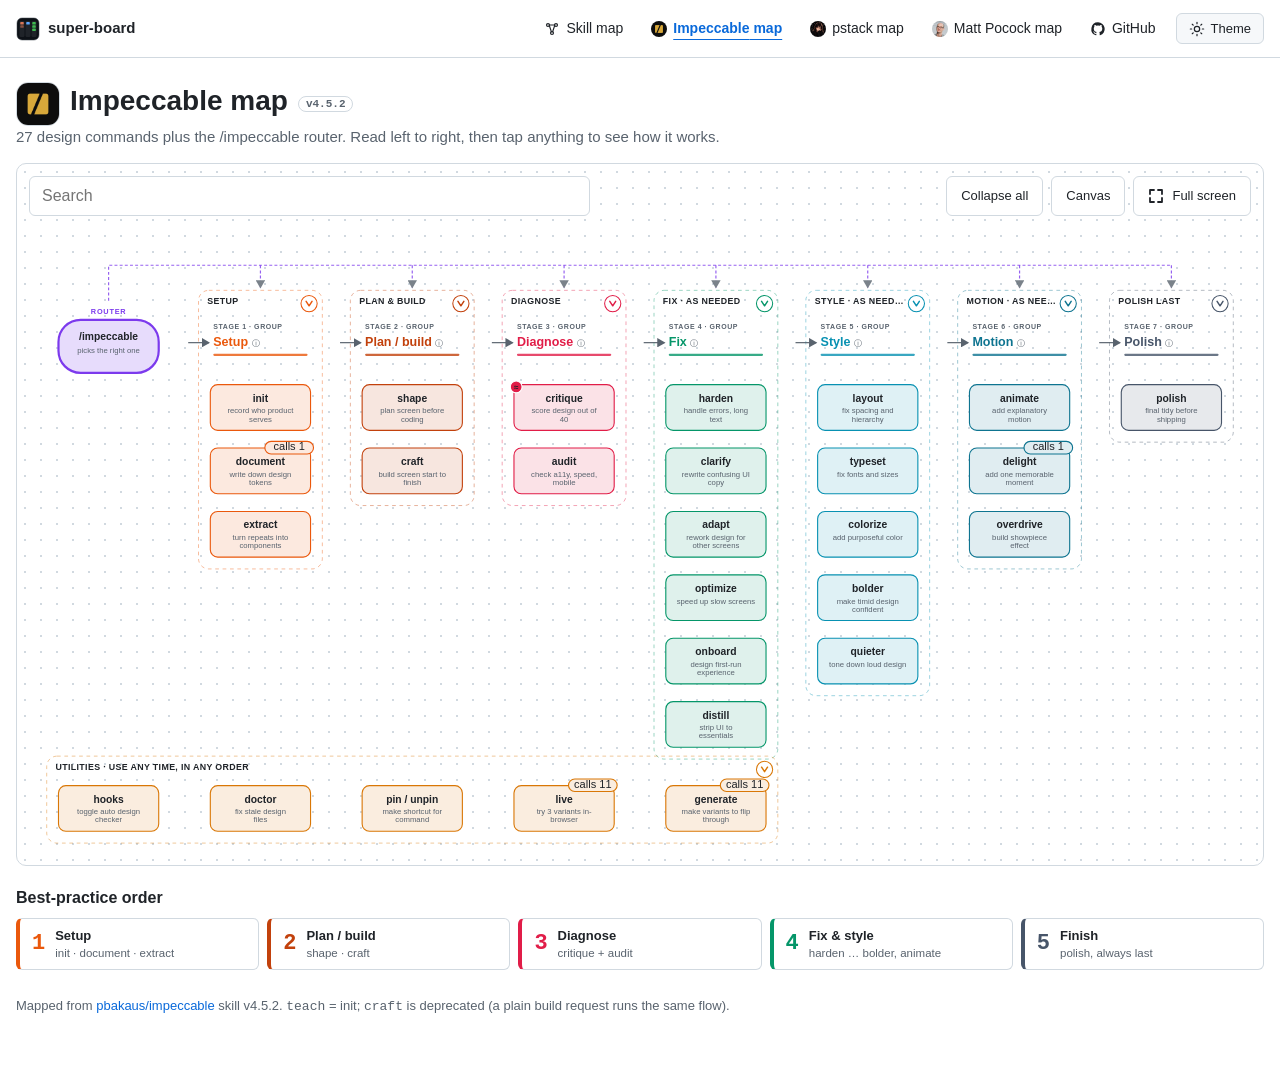
==== diagrams/impeccable/index.html @ 06682728 "✨ [feat] 'Which one's best?' tabs in the compare section with a highlighted winner column Segmented " ====
<!doctype html><html lang="en"><head><meta charset="utf-8"><meta name="viewport" content="width=device-width,initial-scale=1,viewport-fit=cover">
<title>Impeccable map</title>
<link rel="icon" href="[data-uri]">
<style>
/* Shared skill-map page shell: site tokens + nav bar (same as /onboarding/) + header, toolbar, map area, order strip, footer. */
:root{--bg:#ffffff;--bg2:#f6f8fa;--fg:#1f2328;--muted:#59636e;--border:#d1d9e0;--accent:#0969da;--green:#1a7f37;
 --sans:-apple-system,BlinkMacSystemFont,"Segoe UI","Noto Sans",Helvetica,Arial,sans-serif;--mono:ui-monospace,SFMono-Regular,"SF Mono",Menlo,Consolas,"Liberation Mono",monospace;
 --card:var(--bg);--line:var(--border);--hov:var(--bg2);--ok:#047857}
@media (prefers-color-scheme:dark){:root:not([data-theme="light"]){--bg:#0d1117;--bg2:#151b23;--fg:#f0f6fc;--muted:#9198a1;--border:#3d444d;--accent:#4493f8;--green:#3fb950;--ok:#34d399}}
:root[data-theme="dark"]{--bg:#0d1117;--bg2:#151b23;--fg:#f0f6fc;--muted:#9198a1;--border:#3d444d;--accent:#4493f8;--green:#3fb950;--ok:#34d399}
*{box-sizing:border-box}
html,body{margin:0;background:var(--bg);color:var(--fg);font:15px/1.5 var(--sans);-webkit-text-size-adjust:100%}
a{color:var(--accent);text-decoration:none}a:hover{text-decoration:underline}
code{font:13px var(--mono)}
.top{border-bottom:1px solid var(--border);background:var(--bg)}
.top .in{max-width:1040px;margin:0 auto;padding:12px 16px;display:flex;align-items:center;gap:12px}
.top.wide .in{max-width:1440px}
.logo{display:inline-flex;align-items:center;gap:8px;font-weight:700;color:var(--fg)!important;text-decoration:none!important}
.logo svg{width:24px;height:24px;display:block}
.top .sp{flex:1}
.top .lk{font-size:14px;color:var(--fg);display:inline-flex;align-items:center;gap:6px;padding:6px 8px;border-radius:6px}.top .lk:hover{background:var(--bg2);text-decoration:none}.ni{width:16px;height:16px;flex:none;display:block}.top .btn{display:inline-flex;align-items:center;gap:6px}.top .lk[aria-current=page]{color:var(--accent);font-weight:600;text-decoration:underline;text-underline-offset:6px}
.btn{background:var(--bg2);color:var(--fg);border:1px solid var(--border);border-radius:6px;padding:5px 12px;font:inherit;font-size:13px;cursor:pointer}
.btn:hover:not(:disabled){border-color:var(--accent)}
main.sm-main{max-width:1440px;margin:0 auto;padding:24px 16px 48px;overflow-x:clip}
main.sm-main h1{font-size:28px;line-height:1.2;margin:0 0 6px}
.sm-head{display:flex;flex-wrap:wrap;align-items:baseline;gap:4px 10px}
.vpill{font:600 11px var(--mono);border:1px solid var(--border);border-radius:999px;padding:1px 7px;color:var(--muted)}
.sm-sub{color:var(--muted);margin:0 0 14px;max-width:90ch}
.sm-sub a{color:var(--accent)}
main.sm-main h2{font-size:16px;margin:20px 0 8px}
.sm-hero{position:relative;background:var(--bg);border:1px solid var(--border);border-radius:10px;padding:12px;background-image:radial-gradient(var(--border) 1px,transparent 1px);background-size:16px 16px}
.sm-hero .tb{display:flex;flex-wrap:wrap;gap:8px;align-items:center;margin:0 0 8px}
.sm-hero .tb input[type=search]{flex:1 1 220px;min-width:0;min-height:40px;border:1px solid var(--border);border-radius:6px;background:var(--bg);color:var(--fg);padding:0 12px;font:16px/1 var(--sans)}
.seg{display:flex;border:1px solid var(--border);border-radius:6px;overflow:hidden;background:var(--bg)}
.seg button{min-height:38px;padding:0 12px;border:0;background:transparent;color:var(--muted);font:inherit;cursor:pointer;border-right:1px solid var(--border);display:flex;align-items:center;justify-content:center;gap:6px}
.seg button:last-child{border-right:0}.seg button[aria-pressed=true]{background:var(--fg);color:var(--bg)}
.seg button svg{width:20px;height:20px;display:block}
.tbb{display:inline-flex;align-items:center;gap:8px;min-height:40px;padding:0 14px;border:1px solid var(--border);border-radius:6px;background:var(--bg);color:var(--fg);font:inherit;font-size:13px;cursor:pointer}
.tbb svg{width:16px;height:16px}.tbb[aria-pressed=true]{background:var(--fg);color:var(--bg)}
.tb .sp2{flex:1}
.sm-hero .scroll{overflow-x:auto;-webkit-overflow-scrolling:touch}
.sm-hero svg.map{display:block;width:100%;height:auto}
.sm-hero.exp,.sm-hero:fullscreen{position:fixed;inset:0;z-index:1000;border-radius:0;overflow:auto;background-color:var(--bg);padding:max(12px,env(safe-area-inset-top,0px)) max(12px,env(safe-area-inset-right,0px)) max(12px,env(safe-area-inset-bottom,0px)) max(12px,env(safe-area-inset-left,0px))}
.sm-hero.exp .scroll,.sm-hero:fullscreen .scroll{overflow:visible}
html.lock,html.lock body{overflow:hidden}
.legend{display:flex;flex-wrap:wrap;gap:4px 14px;font-size:12px;color:var(--muted);margin:10px 2px 0}
.lgi{display:inline-flex;align-items:center;gap:4px}.lgi svg{width:13px;height:13px}
.dim{opacity:.17}.sm-hero [data-id],.sm-hero .rg{transition:opacity .15s}
.sm-order{display:grid;grid-template-columns:repeat(auto-fit,minmax(170px,1fr));gap:8px}
.sm-order .step{display:flex;align-items:center;gap:10px;min-height:52px;padding:6px 12px;background:var(--bg);border:1px solid var(--border);border-left:4px solid var(--c,var(--fg));border-radius:6px}
.sm-order .step i{font:700 22px var(--mono);font-style:normal;color:var(--c,var(--fg))}
.sm-order .step b{font-size:13px;display:block}.sm-order .step small{display:block;color:var(--muted);font-size:11.5px}
.sm-foot{color:var(--muted);font-size:13px;margin-top:20px}.sm-foot a{display:inline-block;padding:6px 0}
:focus-visible{outline:2px solid var(--fg);outline-offset:2px}
@media (max-width:700px){
 .top .hide-s{display:none}.top .nl{position:absolute;width:1px;height:1px;overflow:hidden;clip:rect(0 0 0 0);white-space:nowrap}.top .lk,.top .btn{padding:7px 9px}.ni{width:20px;height:20px}.logo{white-space:nowrap}.top .in{gap:10px}.top .lk{font-size:13px}
 main.sm-main{padding:16px 12px 32px}main.sm-main h1{font-size:22px}
 .sm-hero svg.map{min-width:var(--mapw,1000px)}
 .sm-hero.exp svg.map,.sm-hero:fullscreen svg.map{min-width:var(--mapw,1000px)}
}

/* canvas mode + collapsible groups */
.tb .cvc{display:inline-flex;gap:6px;flex-wrap:wrap}.tb .cvc[hidden]{display:none}
.tbb.sq{min-width:40px;padding:0;justify-content:center;font-size:20px;line-height:1}
.gchev{cursor:pointer;outline:none}.gchev circle{fill:var(--bg);stroke:var(--c,var(--muted));stroke-width:1.4}.gchev path{fill:none;stroke:var(--c,var(--fg));stroke-width:2;stroke-linecap:round;stroke-linejoin:round}
.gchev:hover circle,.gchev:focus-visible circle{fill:color-mix(in srgb,var(--c,var(--fg)) 16%,var(--bg))}
.gcount{font:700 10.5px var(--sans);fill:var(--c,var(--fg))}
.sm-hero.cv .scroll{height:min(76vh,820px);overflow:hidden;position:relative;border:1px solid var(--border);border-radius:8px;background:var(--bg2);cursor:grab;touch-action:none}
.sm-hero.cv.grabbing .scroll{cursor:grabbing}
.sm-hero.cv svg.map{width:100%;height:100%;min-width:0;user-select:none;-webkit-user-select:none}
.sm-hero.cv .scroll *{-webkit-user-select:none;user-select:none}
.sm-hero.cv .reg,.sm-hero.cv .r>rect{pointer-events:all}
.sm-hero.cv [data-id]{cursor:pointer}
.sm-hero.cv.exp .scroll,.sm-hero.cv:fullscreen .scroll{height:calc(100dvh - 110px)}
@media (max-width:700px){.sm-hero.cv .scroll{height:70vh}.sm-hero.cv.exp .scroll,.sm-hero.cv:fullscreen .scroll{height:calc(100dvh - 190px)}}
.tbb[hidden]{display:none}
.ni.nimg{border-radius:50%;object-fit:cover}.plogo{width:44px;height:44px;border-radius:12px;object-fit:cover;flex:none;border:1px solid var(--border);align-self:center;padding:0}svg.plogo{padding:9px;color:var(--fg)}
@media (max-width:700px){.plogo{width:36px;height:36px;border-radius:10px}}
.sm-head{align-items:center;gap:10px}
.cmpb circle{fill:var(--c,var(--accent));stroke:var(--bg);stroke-width:1.5}.cmpb text{fill:var(--bg);font:800 11px var(--sans);pointer-events:none}
.seg button[aria-pressed=true] svg{color:var(--bg)!important}
.fpill{display:inline-flex;align-items:center;gap:4px;margin:0 0 8px;padding:5px 12px;border:1px solid var(--border);border-radius:999px;background:var(--bg2);font-size:13px}.fpill[hidden]{display:none}
.fpill button{border:0;background:none;color:var(--accent);font:600 13px var(--sans);cursor:pointer;padding:0;text-decoration:underline}

:root{--mapw:1658px}
/* Shared skill-map dialog component. Inlined by diagrams/impeccable/build.py and diagrams/pstack/gen.py.
   Each page supplies: --card --fg --muted --line --bg, an accent class that sets --c on the dialog, and its own map. */
:root{--hov:#f1f5f9;--hl:#fde047;--hlfg:#1c1917;
--sm-amber:#b45309;--sm-blue:#2563eb;--sm-green:#15803d;--sm-violet:#7c3aed;--sm-teal:#0f766e;--sm-orange:#c2410c;--sm-pink:#be185d;--sm-lime:#4d7c0f;--sm-indigo:#4f46e5;--sm-cyan:#0e7490;--sm-router:#7e22ce;--sm-red:#dc2626}
@media (prefers-color-scheme:dark){:root:not([data-theme="light"]){--hov:#182033;--hl:#854d0e;--hlfg:#fef3c7;--sm-amber:#fbbf24;--sm-blue:#60a5fa;--sm-green:#34d399;--sm-violet:#a78bfa;--sm-teal:#2dd4bf;--sm-orange:#fb923c;--sm-pink:#f472b6;--sm-lime:#a3e635;--sm-indigo:#818cf8;--sm-cyan:#22d3ee;--sm-router:#c084fc;--sm-red:#f87171}}
:root[data-theme="dark"]{--hov:#182033;--hl:#854d0e;--hlfg:#fef3c7;--sm-amber:#fbbf24;--sm-blue:#60a5fa;--sm-green:#34d399;--sm-violet:#a78bfa;--sm-teal:#2dd4bf;--sm-orange:#fb923c;--sm-pink:#f472b6;--sm-lime:#a3e635;--sm-indigo:#818cf8;--sm-cyan:#22d3ee;--sm-router:#c084fc;--sm-red:#f87171}
dialog.sm{width:min(760px,calc(100vw - 32px));max-width:none;max-height:88vh;max-height:88dvh;overflow:auto;background:var(--card);color:var(--fg);border:0;border-left:6px solid var(--c);border-radius:16px;box-shadow:0 30px 90px rgba(0,0,0,.5),0 4px 14px rgba(0,0,0,.25);padding:24px 28px 22px;font-size:15.5px;line-height:1.55;overscroll-behavior:contain}
dialog.sm::backdrop{background:rgba(2,6,23,.62);backdrop-filter:blur(3px);-webkit-backdrop-filter:blur(3px)}
html:has(dialog.sm[open]){overflow:hidden}
.sm .x{position:sticky;top:0;float:right;min-width:44px;min-height:44px;margin:-10px -12px 0 8px;border:1px solid var(--line);border-radius:12px;background:var(--card);color:var(--fg);font-size:22px;line-height:1;cursor:pointer;z-index:2}
.sm h3{margin:0 0 6px;font:700 22px ui-monospace,SFMono-Regular,Menlo,Consolas,monospace;overflow-wrap:anywhere;color:var(--c)}
.sm .tags{display:flex;flex-wrap:wrap;gap:6px;margin:0 0 8px;font-size:12px}
.sm .tag{padding:2px 8px;border-radius:10px;border:1px solid var(--line);color:var(--muted)}.sm .tag.k{color:var(--c);font-weight:600;border-color:var(--c)}
.sm h4{margin:16px 0 6px;width:fit-content;padding:2px 9px;border-radius:6px;font-size:12px;letter-spacing:.08em;text-transform:uppercase;color:var(--l);background:color-mix(in srgb,var(--l) 15%,transparent);border:1px solid color-mix(in srgb,var(--l) 40%,transparent)}
.l-when{--l:var(--sm-amber)}.l-is{--l:var(--sm-blue)}.l-how{--l:var(--sm-green)}.l-bts{--l:var(--sm-violet)}.l-get{--l:var(--sm-teal)}.l-use{--l:var(--sm-orange)}.l-next{--l:var(--sm-pink)}
.l-ex{--l:var(--sm-lime)}.l-diag{--l:var(--sm-indigo)}.l-calls{--l:var(--sm-cyan)}.l-picks{--l:var(--sm-router)}.l-grp{--l:var(--sm-teal)}.l-warn{--l:var(--sm-red)}
.sm b{font-weight:700}
.sm mark{background:linear-gradient(transparent 8%,var(--hl) 8% 94%,transparent 94%);color:var(--hlfg);padding:0 3px;border-radius:3px;-webkit-box-decoration-break:clone;box-decoration-break:clone}
.sm p{margin:0}.sm ul,.sm ol{margin:0;padding-left:20px}.sm li{margin:3px 0}.sm ol li::marker{color:var(--c);font-weight:700}
.sm code{font:13.5px ui-monospace,SFMono-Regular,Menlo,Consolas,monospace;background:var(--hov);padding:1px 5px;border-radius:4px;overflow-wrap:anywhere}
.sm ul.wl{list-style:none;padding:0}.sm ul.wl li{display:flex;flex-wrap:wrap;align-items:baseline;gap:2px 8px;margin:6px 0;padding:6px 10px;background:var(--hov);border-left:3px solid var(--l,var(--c));border-radius:6px}
.sm .wc{flex:1 1 280px}.sm .wu{flex:0 0 auto}
.sm .fl{display:flex;flex-wrap:wrap;align-items:center;gap:5px 4px;margin:0 0 8px;padding:7px 8px;background:var(--hov);border-radius:8px}
.sm .pill{font-size:12.5px;line-height:1.3;padding:3px 9px;border:1px solid var(--line);background:var(--card);border-radius:12px}
.sm .pill code{background:none;padding:0;font-size:12px}
.sm .pill.cmd{font-family:ui-monospace,Menlo,monospace;font-weight:700;color:var(--c);border-color:var(--c)}
.sm .ar{color:var(--muted);font-size:13px;padding:0 1px}
.sm .cg{display:inline-flex;flex-wrap:wrap;gap:4px;align-items:center}
.sm .stack{display:inline-flex;flex-direction:column;gap:3px}
.sm .chip{min-height:30px;padding:0 10px;border:1px solid var(--c);border-radius:20px;background:var(--card);color:var(--c);font:600 12.5px ui-monospace,Menlo,monospace;cursor:pointer}
.sm .chip:hover{background:color-mix(in srgb,var(--c) 14%,var(--card))}
.sm .hl{display:flex;flex-wrap:wrap;gap:6px}
.sm .note2{margin:0;padding:8px 10px;border:1px dashed var(--c);border-radius:8px;background:color-mix(in srgb,var(--c) 8%,transparent)}
.sm .ex{border:1px dashed var(--c);border-radius:10px;background:color-mix(in srgb,var(--c) 7%,transparent);padding:10px 12px}
.sm .exr{display:grid;grid-template-columns:104px 1fr;gap:8px;margin:5px 0;align-items:baseline}.sm .exr>b{font-size:12px;color:var(--muted)}
.sm .exr code{display:block;white-space:pre-wrap;padding:6px 8px}
.sm .exr ol{padding-left:18px}
.sm .exn{font-size:12px;color:var(--muted);margin:6px 0 0!important}
details.sec{margin:10px 0;border:1px solid var(--line);border-radius:10px;background:var(--bg)}
details.sec>summary{list-style:none;display:flex;align-items:center;gap:10px;min-height:44px;padding:6px 12px;cursor:pointer;border-radius:10px}
details.sec>summary::-webkit-details-marker{display:none}
details.sec>summary:hover{background:var(--hov)}details.sec>summary:focus-visible{outline:2px solid var(--fg);outline-offset:-2px}
details.sec .sl{flex:none;font-size:12px;font-weight:700;letter-spacing:.08em;text-transform:uppercase;color:var(--l);padding:2px 9px;border-radius:6px;background:color-mix(in srgb,var(--l) 15%,transparent);border:1px solid color-mix(in srgb,var(--l) 40%,transparent)}
details.sec .sp{flex:1;min-width:0;color:var(--muted);font-size:13.5px;white-space:nowrap;overflow:hidden;text-overflow:ellipsis}
details.sec .chv{flex:none;margin-left:auto;width:9px;height:9px;border-right:2px solid var(--muted);border-bottom:2px solid var(--muted);transform:rotate(-45deg);transition:transform .15s}
details.sec[open]>summary .chv{transform:rotate(45deg)}details.sec[open]>summary .sp{display:none}
details.sec .sb{padding:2px 12px 12px;animation:smo .16s ease-out}
@keyframes smo{from{opacity:0;transform:translateY(-4px)}to{opacity:1;transform:none}}
@media (prefers-reduced-motion:reduce){details.sec .sb{animation:none}details.sec .chv{transition:none}}
.sm .xa{float:right;min-height:44px;margin:-10px 0 0;padding:0 10px;border:0;background:transparent;color:var(--c);font:600 13px var(--sans,inherit);cursor:pointer;text-decoration:underline;text-underline-offset:3px}
.sm .xa[hidden]{display:none}.sm .xa:focus-visible{outline:2px solid var(--fg)}
.sm .showall{margin:2px 0 4px;min-height:40px;padding:0 14px;border:1px dashed var(--c);border-radius:20px;background:transparent;color:var(--c);font:600 13px var(--sans,inherit);cursor:pointer}
.sm .more[hidden]{display:none}
@media (max-width:700px){
 dialog.sm{width:100vw;max-width:100vw;height:100vh;height:100dvh;max-height:100dvh;margin:0;border-radius:0;border-left:0;border-top:6px solid var(--c);padding:max(16px,env(safe-area-inset-top,0px)) 16px max(20px,env(safe-area-inset-bottom,0px))}
 .sm h3{font-size:20px}.sm .chip{min-height:40px}.sm .exr{grid-template-columns:1fr;gap:2px;margin:8px 0}
}
.l-cmp{--l:var(--sm-router)}
.sm .cmpt{font-weight:700;margin:6px 0}
.sm .cmpw{overflow-x:auto;border:1px solid var(--line);border-radius:8px;-webkit-overflow-scrolling:touch}
.sm table.cmp{border-collapse:collapse;width:100%;font-size:13px;line-height:1.4}
.sm table.cmp th,.sm table.cmp td{padding:5px 8px;text-align:left;vertical-align:top;min-width:0;border-bottom:1px solid var(--line);font-size:12.5px}
.sm table.cmp tr:last-child>*{border-bottom:0}
.sm table.cmp th.cmpc{position:sticky;left:0;z-index:1;min-width:76px;max-width:84px;background:var(--card);color:var(--muted);font-size:11.5px;text-transform:uppercase;letter-spacing:.05em;border-right:1px solid var(--line)}
.sm table.cmp thead th,.sm table.cmp tr:first-child th{background:var(--hov)}
.sm table.cmp th.cur,.sm table.cmp td.cur{background:color-mix(in srgb,var(--c) 12%,var(--card));box-shadow:inset 0 0 0 0 transparent}
.sm table.cmp th.cur{border-top:3px solid var(--c)}
.sm table.cmp th small{display:block;color:var(--muted);font-weight:400}
.sm .cmpl{border-radius:50%;vertical-align:middle;margin-right:6px;object-fit:cover}
.sm table.cmp th a{font-weight:700;color:var(--c)}
.sm ul.cmpick{list-style:none;padding:0;margin:8px 0}.sm ul.cmpick li{padding:4px 8px;border-radius:6px}.sm ul.cmpick li.cur{background:color-mix(in srgb,var(--c) 12%,transparent)}
.sm .cmps{font-size:12.5px;color:var(--muted);margin:6px 0 10px!important}.sm .cmps a{color:var(--c)}
.sm .dots{color:var(--c);letter-spacing:1px;font-size:11px}
.sm .cmpick{display:flex;flex-wrap:wrap;gap:6px;margin:8px 0}.sm .cmpick .pc{padding:3px 10px;border:1px solid var(--line);border-radius:999px;font-size:12.5px}.sm .cmpick .pc.cur{border-color:var(--c);background:color-mix(in srgb,var(--c) 12%,transparent)}
.sm .cmpcases{display:flex;flex-wrap:wrap;gap:6px;margin:4px 0 8px}
.sm .casechip{min-height:34px;padding:0 12px;border:1px solid var(--line);border-radius:999px;background:var(--card);color:var(--fg);font:600 12.5px var(--sans,inherit);cursor:pointer}
.sm .casechip[aria-pressed=true]{background:var(--fg);color:var(--bg);border-color:var(--fg)}
.sm table.cmp .dimc{opacity:.55}.sm table.cmp th.win,.sm table.cmp td.win{opacity:1;background:color-mix(in srgb,var(--c) 22%,var(--card));box-shadow:inset 2px 0 0 var(--c),inset -2px 0 0 var(--c)}
.sm table.cmp th.win{border-top:3px solid var(--c)}
.sm .bestb{display:block;margin-bottom:3px;font-size:11px;font-weight:800;color:var(--c)}
.sm .cmpwhy{margin:4px 0 8px!important;padding:6px 10px;border-left:3px solid var(--c);background:color-mix(in srgb,var(--c) 8%,transparent);border-radius:4px;font-size:13px}
.sm .cmptabs{display:flex;align-items:center;gap:8px;margin:2px 0 4px}.sm .cmplab{flex:none;font-size:12px;font-weight:800;letter-spacing:.06em;text-transform:uppercase;color:var(--c)}
.sm .cmpcases{display:flex;gap:0;overflow-x:auto;border:1px solid var(--line);border-radius:8px;scrollbar-width:none;-webkit-overflow-scrolling:touch}.sm .cmpcases::-webkit-scrollbar{display:none}
.sm .casechip{flex:none;border:0;border-radius:0;border-right:1px solid var(--line);white-space:nowrap;min-height:34px}.sm .casechip:last-child{border-right:0}
.sm .cmpwhy{margin:4px 0 6px!important}
.sm table.cmp th.cmpc{min-width:0;width:54px;max-width:60px;white-space:nowrap;padding:4px 6px}
.sm table.cmp th,.sm table.cmp td{padding:4px 7px}
@media (max-width:700px){.sm .cmptabs{flex-direction:column;align-items:stretch;gap:4px}}

:root{--ctx:#ea580c;--plan:#c2410c;--diag:#e11d48;--fix:#059669;--style:#0891b2;--motion:#0e7490;--fin:#475569;--sys:#7c3aed;--rt:#7c3aed;--util:#d97706;}
@media (prefers-color-scheme:dark){:root:not([data-theme="light"]){--ctx:#fbbf24;--plan:#fb923c;--diag:#fb7185;--fix:#34d399;--style:#22d3ee;--motion:#22d3ee;--fin:#94a3b8;--util:#a78bfa;--rt:#a78bfa;}}
:root[data-theme="dark"]{--ctx:#fbbf24;--plan:#fb923c;--diag:#fb7185;--fix:#34d399;--style:#22d3ee;--motion:#22d3ee;--fin:#94a3b8;--util:#a78bfa;--rt:#a78bfa;}
.g-ctx{--c:var(--ctx)}.g-plan{--c:var(--plan)}.g-diag{--c:var(--diag)}.g-fix{--c:var(--fix)}.g-style{--c:var(--style)}.g-motion{--c:var(--motion)}.g-fin{--c:var(--fin)}.g-util{--c:var(--util)}.g-rt{--c:var(--rt)}

svg.map text{font-family:inherit;fill:var(--fg)}
.r rect{fill:none;stroke:var(--c);stroke-opacity:.55;stroke-dasharray:5 5}
.r text{font-size:12px;font-weight:700;fill:var(--c);text-transform:uppercase;letter-spacing:.04em}
.n{cursor:pointer;outline:none}
.n rect{fill:color-mix(in srgb,var(--c) 13%,var(--card));stroke:var(--c);stroke-width:1.5}
.n.stage rect{fill:color-mix(in srgb,var(--c) 24%,var(--card));stroke-width:2}
.n:hover rect,.n:focus-visible rect{stroke-width:3} .n.sel rect{stroke-width:3.5;fill:color-mix(in srgb,var(--c) 30%,var(--card))}
.t1{font:600 14px ui-monospace,Menlo,monospace} .t2{font-size:10.5px;fill:var(--muted)!important}
.arrow{stroke:var(--muted);stroke-width:1.6;fill:none} .ahead{fill:var(--muted)}
.stagehead{cursor:pointer;outline:none} .stagehead .s1{font-size:9.5px;letter-spacing:.08em;font-weight:700;fill:var(--muted)!important}
.stagehead .s2{font-size:17px;font-weight:800;fill:var(--c)!important} .stagehead .s3{font-size:11px;fill:var(--muted)!important;font-weight:400}
.stagehead .bar{fill:var(--c);opacity:.8} .stagehead:hover .s2,.stagehead:focus-visible .s2,.stagehead.sel .s2{text-decoration:underline}
.router{cursor:pointer;outline:none} .router rect{fill:color-mix(in srgb,var(--rt) 18%,var(--card));stroke:var(--rt);stroke-width:3} .router .s1{font-size:10px;letter-spacing:.1em;font-weight:800;fill:var(--rt)!important}
.router:hover rect,.router:focus-visible rect,.router.sel rect{stroke-width:4.5} .bus{stroke:var(--rt);stroke-width:1.6;fill:none;stroke-dasharray:4 3;opacity:.8}

</style></head><body>
<header class="top wide"><div class="in">
  <a class="logo" href="../"><svg viewBox="0 0 96 96" aria-hidden="true"><rect x="4" y="4" width="88" height="88" rx="20" fill="#0d1117" stroke="#3d444d" stroke-width="2"/><rect x="14" y="16" width="20" height="64" rx="5" fill="#fff" fill-opacity=".08"/><rect x="38" y="16" width="20" height="64" rx="5" fill="#fff" fill-opacity=".08"/><rect x="62" y="16" width="20" height="64" rx="5" fill="#fff" fill-opacity=".08"/><rect x="17" y="20" width="14" height="10" rx="2.5" fill="#d97757"/><rect x="17" y="33" width="14" height="10" rx="2.5" fill="#d97757" fill-opacity=".55"/><rect x="41" y="20" width="14" height="10" rx="2.5" fill="#58a6ff"/><rect x="65" y="20" width="14" height="10" rx="2.5" fill="#3fb950"/><rect x="65" y="33" width="14" height="10" rx="2.5" fill="#3fb950"/><rect x="65" y="46" width="14" height="10" rx="2.5" fill="#3fb950"/></svg>super-board</a>
  <span class="sp"></span>
  <a class="lk" href="../skill-map/#view=root"><svg class="ni" viewBox="0 0 24 24" aria-hidden="true" fill="none" stroke="currentColor" stroke-width="1.8" stroke-linecap="round" stroke-linejoin="round"><circle cx="6" cy="6" r="2.2"/><circle cx="18" cy="6" r="2.2"/><circle cx="12" cy="18" r="2.2"/><path d="M8 7l3 9M16 7l-3 9M8.2 6h7.6"/></svg><span class="nl">Skill map</span></a>
  <a class="lk" href="../impeccable/" aria-current="page"><img class="ni nimg" alt="" src="[data-uri]"><span class="nl">Impeccable<span class="hide-s"> map</span></span></a>
  <a class="lk" href="../pstack/"><img class="ni nimg" alt="" src="[data-uri]"><span class="nl">pstack<span class="hide-s"> map</span></span></a>
  <a class="lk" href="../mattpocock/"><img class="ni nimg" alt="" src="[data-uri]"><span class="nl">Matt Pocock<span class="hide-s"> map</span></span></a>
  <a class="lk" href="https://github.com/EricTechPro/super-board"><svg class="ni" viewBox="0 0 24 24" aria-hidden="true" fill="currentColor"><path d="M12 2a10 10 0 0 0-3.16 19.49c.5.09.68-.22.68-.48v-1.7c-2.78.6-3.37-1.34-3.37-1.34-.45-1.15-1.11-1.46-1.11-1.46-.91-.62.07-.61.07-.61 1 .07 1.53 1.03 1.53 1.03.89 1.53 2.34 1.09 2.91.83.09-.65.35-1.09.64-1.34-2.22-.25-4.55-1.11-4.55-4.94 0-1.09.39-1.98 1.03-2.68-.1-.25-.45-1.27.1-2.64 0 0 .84-.27 2.75 1.02a9.5 9.5 0 0 1 5 0c1.91-1.29 2.75-1.02 2.75-1.02.55 1.37.2 2.39.1 2.64.64.7 1.03 1.59 1.03 2.68 0 3.84-2.34 4.69-4.57 4.93.36.31.68.92.68 1.86v2.75c0 .27.18.58.69.48A10 10 0 0 0 12 2z"/></svg><span class="nl">GitHub</span></a>
  <button class="btn" id="sbtt" type="button" aria-label="Toggle light or dark theme"><svg class="ni" viewBox="0 0 24 24" aria-hidden="true" fill="none" stroke="currentColor" stroke-width="1.8" stroke-linecap="round" stroke-linejoin="round"><circle cx="12" cy="12" r="4"/><path d="M12 2v2M12 20v2M4.9 4.9l1.4 1.4M17.7 17.7l1.4 1.4M2 12h2M20 12h2M4.9 19.1l1.4-1.4M17.7 6.3l1.4-1.4"/></svg><span class="nl">Theme</span></button>
</div></header>

<main class="sm-main">
<div class="sm-head"><img class="plogo" alt="" src="[data-uri]"><h1>Impeccable map</h1><span class="vpill">v4.5.2</span></div>
<p class="sm-sub">27 design commands plus the /impeccable router. Read left to right, then tap anything to see how it works.</p>
<div class="sm-hero" id="hero"><div class="tb"><input type="search" id="q" placeholder="Search" aria-label="Search"><span class="sp2"></span><span class="cvc" id="cvc" hidden><button type="button" class="tbb sq" id="cv-out" aria-label="Zoom out">−</button><button type="button" class="tbb sq" id="cv-in" aria-label="Zoom in">+</button><button type="button" class="tbb" id="cv-fit">Fit</button><button type="button" class="tbb" id="cv-reset">Reset layout</button></span><button type="button" class="tbb" id="cv-col" aria-label="Collapse all groups">Collapse all</button><button type="button" class="tbb" id="cv-on" aria-pressed="false" title="Pan, zoom and rearrange the map">Canvas</button><button type="button" class="tbb" id="fsb" aria-label="Full screen"><svg viewBox="0 0 16 16" fill="none" stroke="currentColor" stroke-width="1.8" stroke-linecap="round" stroke-linejoin="round" aria-hidden="true"><path d="M2 6V2h4M10 2h4v4M14 10v4h-4M6 14H2v-4"/></svg><span id="fst">Full screen</span></button></div>
<div class="fpill" id="fpill" hidden></div>
<div class="scroll" id="sc"><svg class="map" id="map" viewBox="0 0 1658 856" role="group" aria-label="impeccable command map"><defs><marker id="ah" markerWidth="8" markerHeight="8" refX="6" refY="4" orient="auto"><path d="M0 0L7 4L0 8z" class="ahead"/></marker></defs><g class="r g-ctx" data-region="ctx"><rect x="230" y="90" width="168" height="378" rx="14"/><text x="242" y="109">Setup</text></g><g class="stagehead g-ctx" data-id="stage_ctx" data-grp="ctx" data-head="1" tabindex="0" role="button" aria-label="Setup stage (a group, not a command)"><rect class="hit" x="246" y="130" width="136" height="62" fill="transparent"/><text class="s1" x="250" y="142">STAGE 1 · GROUP</text><text class="s2" x="250" y="166">Setup <tspan class="s3">ⓘ</tspan></text><rect class="bar" x="250" y="176" width="128" height="3" rx="1.5"/></g><g class="n g-ctx" data-id="init" data-grp="ctx" tabindex="0" role="button" aria-label="init: record who product serves"><rect x="246" y="218" width="136" height="62" rx="10"/><text class="t1" x="314.0" y="241" text-anchor="middle">init</text><text class="t2" x="314.0" y="257" text-anchor="middle">record who product</text><text class="t2" x="314.0" y="268" text-anchor="middle">serves</text></g><g class="n g-ctx" data-id="document" data-grp="ctx" tabindex="0" role="button" aria-label="document: write down design tokens"><rect x="246" y="304" width="136" height="62" rx="10"/><text class="t1" x="314.0" y="327" text-anchor="middle">document</text><text class="t2" x="314.0" y="343" text-anchor="middle">write down design</text><text class="t2" x="314.0" y="354" text-anchor="middle">tokens</text><g class="badge"><rect x="320" y="295" width="66" height="17" rx="8.5"/><text x="353" y="307" text-anchor="middle">calls 1</text></g></g><g class="n g-ctx" data-id="extract" data-grp="ctx" tabindex="0" role="button" aria-label="extract: turn repeats into components"><rect x="246" y="390" width="136" height="62" rx="10"/><text class="t1" x="314.0" y="413" text-anchor="middle">extract</text><text class="t2" x="314.0" y="429" text-anchor="middle">turn repeats into</text><text class="t2" x="314.0" y="440" text-anchor="middle">components</text></g><path class="arrow" data-edge="router ctx" d="M216 161.0 H244" marker-end="url(#ah)"/><g class="r g-plan" data-region="plan"><rect x="436" y="90" width="168" height="292" rx="14"/><text x="448" y="109">Plan &amp; build</text></g><g class="stagehead g-plan" data-id="stage_plan" data-grp="plan" data-head="1" tabindex="0" role="button" aria-label="Plan / build stage (a group, not a command)"><rect class="hit" x="452" y="130" width="136" height="62" fill="transparent"/><text class="s1" x="456" y="142">STAGE 2 · GROUP</text><text class="s2" x="456" y="166">Plan / build <tspan class="s3">ⓘ</tspan></text><rect class="bar" x="456" y="176" width="128" height="3" rx="1.5"/></g><g class="n g-plan" data-id="shape" data-grp="plan" tabindex="0" role="button" aria-label="shape: plan screen before coding"><rect x="452" y="218" width="136" height="62" rx="10"/><text class="t1" x="520.0" y="241" text-anchor="middle">shape</text><text class="t2" x="520.0" y="257" text-anchor="middle">plan screen before</text><text class="t2" x="520.0" y="268" text-anchor="middle">coding</text></g><g class="n g-plan" data-id="craft" data-grp="plan" tabindex="0" role="button" aria-label="craft: build screen start to finish"><rect x="452" y="304" width="136" height="62" rx="10"/><text class="t1" x="520.0" y="327" text-anchor="middle">craft</text><text class="t2" x="520.0" y="343" text-anchor="middle">build screen start to</text><text class="t2" x="520.0" y="354" text-anchor="middle">finish</text></g><path class="arrow" data-edge="ctx plan" d="M422 161.0 H450" marker-end="url(#ah)"/><g class="r g-diag" data-region="diag"><rect x="642" y="90" width="168" height="292" rx="14"/><text x="654" y="109">Diagnose</text></g><g class="stagehead g-diag" data-id="stage_diag" data-grp="diag" data-head="1" tabindex="0" role="button" aria-label="Diagnose stage (a group, not a command)"><rect class="hit" x="658" y="130" width="136" height="62" fill="transparent"/><text class="s1" x="662" y="142">STAGE 3 · GROUP</text><text class="s2" x="662" y="166">Diagnose <tspan class="s3">ⓘ</tspan></text><rect class="bar" x="662" y="176" width="128" height="3" rx="1.5"/></g><g class="n g-diag" data-id="critique" data-grp="diag" tabindex="0" role="button" aria-label="critique: score design out of 40"><rect x="658" y="218" width="136" height="62" rx="10"/><text class="t1" x="726.0" y="241" text-anchor="middle">critique</text><text class="t2" x="726.0" y="257" text-anchor="middle">score design out of</text><text class="t2" x="726.0" y="268" text-anchor="middle">40</text></g><g class="n g-diag" data-id="audit" data-grp="diag" tabindex="0" role="button" aria-label="audit: check a11y, speed, mobile"><rect x="658" y="304" width="136" height="62" rx="10"/><text class="t1" x="726.0" y="327" text-anchor="middle">audit</text><text class="t2" x="726.0" y="343" text-anchor="middle">check a11y, speed,</text><text class="t2" x="726.0" y="354" text-anchor="middle">mobile</text></g><path class="arrow" data-edge="plan diag" d="M628 161.0 H656" marker-end="url(#ah)"/><g class="r g-fix" data-region="fix"><rect x="848" y="90" width="168" height="636" rx="14"/><text x="860" y="109">Fix · as needed</text></g><g class="stagehead g-fix" data-id="stage_fix" data-grp="fix" data-head="1" tabindex="0" role="button" aria-label="Fix stage (a group, not a command)"><rect class="hit" x="864" y="130" width="136" height="62" fill="transparent"/><text class="s1" x="868" y="142">STAGE 4 · GROUP</text><text class="s2" x="868" y="166">Fix <tspan class="s3">ⓘ</tspan></text><rect class="bar" x="868" y="176" width="128" height="3" rx="1.5"/></g><g class="n g-fix" data-id="harden" data-grp="fix" tabindex="0" role="button" aria-label="harden: handle errors, long text"><rect x="864" y="218" width="136" height="62" rx="10"/><text class="t1" x="932.0" y="241" text-anchor="middle">harden</text><text class="t2" x="932.0" y="257" text-anchor="middle">handle errors, long</text><text class="t2" x="932.0" y="268" text-anchor="middle">text</text></g><g class="n g-fix" data-id="clarify" data-grp="fix" tabindex="0" role="button" aria-label="clarify: rewrite confusing UI copy"><rect x="864" y="304" width="136" height="62" rx="10"/><text class="t1" x="932.0" y="327" text-anchor="middle">clarify</text><text class="t2" x="932.0" y="343" text-anchor="middle">rewrite confusing UI</text><text class="t2" x="932.0" y="354" text-anchor="middle">copy</text></g><g class="n g-fix" data-id="adapt" data-grp="fix" tabindex="0" role="button" aria-label="adapt: rework design for other screens"><rect x="864" y="390" width="136" height="62" rx="10"/><text class="t1" x="932.0" y="413" text-anchor="middle">adapt</text><text class="t2" x="932.0" y="429" text-anchor="middle">rework design for</text><text class="t2" x="932.0" y="440" text-anchor="middle">other screens</text></g><g class="n g-fix" data-id="optimize" data-grp="fix" tabindex="0" role="button" aria-label="optimize: speed up slow screens"><rect x="864" y="476" width="136" height="62" rx="10"/><text class="t1" x="932.0" y="499" text-anchor="middle">optimize</text><text class="t2" x="932.0" y="515" text-anchor="middle">speed up slow screens</text></g><g class="n g-fix" data-id="onboard" data-grp="fix" tabindex="0" role="button" aria-label="onboard: design first-run experience"><rect x="864" y="562" width="136" height="62" rx="10"/><text class="t1" x="932.0" y="585" text-anchor="middle">onboard</text><text class="t2" x="932.0" y="601" text-anchor="middle">design first-run</text><text class="t2" x="932.0" y="612" text-anchor="middle">experience</text></g><g class="n g-fix" data-id="distill" data-grp="fix" tabindex="0" role="button" aria-label="distill: strip UI to essentials"><rect x="864" y="648" width="136" height="62" rx="10"/><text class="t1" x="932.0" y="671" text-anchor="middle">distill</text><text class="t2" x="932.0" y="687" text-anchor="middle">strip UI to</text><text class="t2" x="932.0" y="698" text-anchor="middle">essentials</text></g><path class="arrow" data-edge="diag fix" d="M834 161.0 H862" marker-end="url(#ah)"/><g class="r g-style" data-region="style"><rect x="1054" y="90" width="168" height="550" rx="14"/><text x="1066" y="109">Style · as needed</text></g><g class="stagehead g-style" data-id="stage_style" data-grp="style" data-head="1" tabindex="0" role="button" aria-label="Style stage (a group, not a command)"><rect class="hit" x="1070" y="130" width="136" height="62" fill="transparent"/><text class="s1" x="1074" y="142">STAGE 5 · GROUP</text><text class="s2" x="1074" y="166">Style <tspan class="s3">ⓘ</tspan></text><rect class="bar" x="1074" y="176" width="128" height="3" rx="1.5"/></g><g class="n g-style" data-id="layout" data-grp="style" tabindex="0" role="button" aria-label="layout: fix spacing and hierarchy"><rect x="1070" y="218" width="136" height="62" rx="10"/><text class="t1" x="1138.0" y="241" text-anchor="middle">layout</text><text class="t2" x="1138.0" y="257" text-anchor="middle">fix spacing and</text><text class="t2" x="1138.0" y="268" text-anchor="middle">hierarchy</text></g><g class="n g-style" data-id="typeset" data-grp="style" tabindex="0" role="button" aria-label="typeset: fix fonts and sizes"><rect x="1070" y="304" width="136" height="62" rx="10"/><text class="t1" x="1138.0" y="327" text-anchor="middle">typeset</text><text class="t2" x="1138.0" y="343" text-anchor="middle">fix fonts and sizes</text></g><g class="n g-style" data-id="colorize" data-grp="style" tabindex="0" role="button" aria-label="colorize: add purposeful color"><rect x="1070" y="390" width="136" height="62" rx="10"/><text class="t1" x="1138.0" y="413" text-anchor="middle">colorize</text><text class="t2" x="1138.0" y="429" text-anchor="middle">add purposeful color</text></g><g class="n g-style" data-id="bolder" data-grp="style" tabindex="0" role="button" aria-label="bolder: make timid design confident"><rect x="1070" y="476" width="136" height="62" rx="10"/><text class="t1" x="1138.0" y="499" text-anchor="middle">bolder</text><text class="t2" x="1138.0" y="515" text-anchor="middle">make timid design</text><text class="t2" x="1138.0" y="526" text-anchor="middle">confident</text></g><g class="n g-style" data-id="quieter" data-grp="style" tabindex="0" role="button" aria-label="quieter: tone down loud design"><rect x="1070" y="562" width="136" height="62" rx="10"/><text class="t1" x="1138.0" y="585" text-anchor="middle">quieter</text><text class="t2" x="1138.0" y="601" text-anchor="middle">tone down loud design</text></g><path class="arrow" data-edge="fix style" d="M1040 161.0 H1068" marker-end="url(#ah)"/><g class="r g-motion" data-region="motion"><rect x="1260" y="90" width="168" height="378" rx="14"/><text x="1272" y="109">Motion · as needed</text></g><g class="stagehead g-motion" data-id="stage_motion" data-grp="motion" data-head="1" tabindex="0" role="button" aria-label="Motion stage (a group, not a command)"><rect class="hit" x="1276" y="130" width="136" height="62" fill="transparent"/><text class="s1" x="1280" y="142">STAGE 6 · GROUP</text><text class="s2" x="1280" y="166">Motion <tspan class="s3">ⓘ</tspan></text><rect class="bar" x="1280" y="176" width="128" height="3" rx="1.5"/></g><g class="n g-motion" data-id="animate" data-grp="motion" tabindex="0" role="button" aria-label="animate: add explanatory motion"><rect x="1276" y="218" width="136" height="62" rx="10"/><text class="t1" x="1344.0" y="241" text-anchor="middle">animate</text><text class="t2" x="1344.0" y="257" text-anchor="middle">add explanatory</text><text class="t2" x="1344.0" y="268" text-anchor="middle">motion</text></g><g class="n g-motion" data-id="delight" data-grp="motion" tabindex="0" role="button" aria-label="delight: add one memorable moment"><rect x="1276" y="304" width="136" height="62" rx="10"/><text class="t1" x="1344.0" y="327" text-anchor="middle">delight</text><text class="t2" x="1344.0" y="343" text-anchor="middle">add one memorable</text><text class="t2" x="1344.0" y="354" text-anchor="middle">moment</text><g class="badge"><rect x="1350" y="295" width="66" height="17" rx="8.5"/><text x="1383" y="307" text-anchor="middle">calls 1</text></g></g><g class="n g-motion" data-id="overdrive" data-grp="motion" tabindex="0" role="button" aria-label="overdrive: build showpiece effect"><rect x="1276" y="390" width="136" height="62" rx="10"/><text class="t1" x="1344.0" y="413" text-anchor="middle">overdrive</text><text class="t2" x="1344.0" y="429" text-anchor="middle">build showpiece</text><text class="t2" x="1344.0" y="440" text-anchor="middle">effect</text></g><path class="arrow" data-edge="style motion" d="M1246 161.0 H1274" marker-end="url(#ah)"/><g class="r g-fin" data-region="fin"><rect x="1466" y="90" width="168" height="206" rx="14"/><text x="1478" y="109">Polish last</text></g><g class="stagehead g-fin" data-id="stage_fin" data-grp="fin" data-head="1" tabindex="0" role="button" aria-label="Polish stage (a group, not a command)"><rect class="hit" x="1482" y="130" width="136" height="62" fill="transparent"/><text class="s1" x="1486" y="142">STAGE 7 · GROUP</text><text class="s2" x="1486" y="166">Polish <tspan class="s3">ⓘ</tspan></text><rect class="bar" x="1486" y="176" width="128" height="3" rx="1.5"/></g><g class="n g-fin" data-id="polish" data-grp="fin" tabindex="0" role="button" aria-label="polish: final tidy before shipping"><rect x="1482" y="218" width="136" height="62" rx="10"/><text class="t1" x="1550.0" y="241" text-anchor="middle">polish</text><text class="t2" x="1550.0" y="257" text-anchor="middle">final tidy before</text><text class="t2" x="1550.0" y="268" text-anchor="middle">shipping</text></g><path class="arrow" data-edge="motion fin" d="M1452 161.0 H1480" marker-end="url(#ah)"/><g class="router" data-id="menu" data-grp="router" data-head="1" tabindex="0" role="button" aria-label="/impeccable router: reads your project and picks the right command"><text class="s1" x="108.0" y="122" text-anchor="middle">ROUTER</text><rect x="40" y="130" width="136" height="72" rx="30"/><text class="t1" x="108.0" y="157" text-anchor="middle">/impeccable</text><text class="t2" x="108.0" y="175" text-anchor="middle">picks the right one</text></g><path class="bus" data-trunk="router" d="M108.0 104 V56 H1550.0"/><path class="bus" data-edge="router ctx" d="M314.0 56 V86" marker-end="url(#ah)"/><path class="bus" data-edge="router plan" d="M520.0 56 V86" marker-end="url(#ah)"/><path class="bus" data-edge="router diag" d="M726.0 56 V86" marker-end="url(#ah)"/><path class="bus" data-edge="router fix" d="M932.0 56 V86" marker-end="url(#ah)"/><path class="bus" data-edge="router style" d="M1138.0 56 V86" marker-end="url(#ah)"/><path class="bus" data-edge="router motion" d="M1344.0 56 V86" marker-end="url(#ah)"/><path class="bus" data-edge="router fin" d="M1550.0 56 V86" marker-end="url(#ah)"/><g class="r g-util" data-region="util"><rect x="24" y="722" width="992" height="118" rx="14"/><text x="36" y="741">Utilities · use any time, in any order</text></g><g class="n g-util" data-id="hooks" data-grp="util" tabindex="0" role="button" aria-label="hooks: toggle auto design checker"><rect x="40" y="762" width="136" height="62" rx="10"/><text class="t1" x="108.0" y="785" text-anchor="middle">hooks</text><text class="t2" x="108.0" y="801" text-anchor="middle">toggle auto design</text><text class="t2" x="108.0" y="812" text-anchor="middle">checker</text></g><g class="n g-util" data-id="doctor" data-grp="util" tabindex="0" role="button" aria-label="doctor: fix stale design files"><rect x="246" y="762" width="136" height="62" rx="10"/><text class="t1" x="314.0" y="785" text-anchor="middle">doctor</text><text class="t2" x="314.0" y="801" text-anchor="middle">fix stale design</text><text class="t2" x="314.0" y="812" text-anchor="middle">files</text></g><g class="n g-util" data-id="pin" data-grp="util" tabindex="0" role="button" aria-label="pin / unpin: make shortcut for command"><rect x="452" y="762" width="136" height="62" rx="10"/><text class="t1" x="520.0" y="785" text-anchor="middle">pin / unpin</text><text class="t2" x="520.0" y="801" text-anchor="middle">make shortcut for</text><text class="t2" x="520.0" y="812" text-anchor="middle">command</text></g><g class="n g-util" data-id="live" data-grp="util" tabindex="0" role="button" aria-label="live: try 3 variants in-browser"><rect x="658" y="762" width="136" height="62" rx="10"/><text class="t1" x="726.0" y="785" text-anchor="middle">live</text><text class="t2" x="726.0" y="801" text-anchor="middle">try 3 variants in-</text><text class="t2" x="726.0" y="812" text-anchor="middle">browser</text><g class="badge"><rect x="732" y="753" width="66" height="17" rx="8.5"/><text x="765" y="765" text-anchor="middle">calls 11</text></g></g><g class="n g-util" data-id="generate" data-grp="util" tabindex="0" role="button" aria-label="generate: make variants to flip through"><rect x="864" y="762" width="136" height="62" rx="10"/><text class="t1" x="932.0" y="785" text-anchor="middle">generate</text><text class="t2" x="932.0" y="801" text-anchor="middle">make variants to flip</text><text class="t2" x="932.0" y="812" text-anchor="middle">through</text><g class="badge"><rect x="938" y="753" width="66" height="17" rx="8.5"/><text x="971" y="765" text-anchor="middle">calls 11</text></g></g></svg></div>

<dialog id="pop" aria-label="Details"></dialog></div>
<h2>Best-practice order</h2>
<div class="sm-order"><div class="step g-ctx"><i>1</i><span><b>Setup</b><small>init · document · extract</small></span></div><div class="step g-plan"><i>2</i><span><b>Plan / build</b><small>shape · craft</small></span></div><div class="step g-diag"><i>3</i><span><b>Diagnose</b><small>critique + audit</small></span></div><div class="step g-fix"><i>4</i><span><b>Fix &amp; style</b><small>harden … bolder, animate</small></span></div><div class="step g-fin"><i>5</i><span><b>Finish</b><small>polish, always last</small></span></div></div>
<footer class="sm-foot">Mapped from <a href="https://github.com/pbakaus/impeccable">pbakaus/impeccable</a> skill v4.5.2. <code>teach</code> = init; <code>craft</code> is deprecated (a plain build request runs the same flow).</footer>
</main>
<script>
/* Shared skill-map dialog component (SM). Inlined by diagrams/impeccable/build.py and diagrams/pstack/gen.py.
   Markup in text: **bold**  ==highlight (one per section)==  `code`  [[id]] (tappable chip, label from opts.label). */
var SM=(function(){
 function el(t,c,x){var e=document.createElement(t);if(c)e.className=c;if(x!=null)e.textContent=x;return e}
 function Dlg(dlg,opts){
  var body=el('div'),btn=el('button','x','×');btn.type='button';btn.setAttribute('aria-label','Close');
  dlg.textContent='';dlg.appendChild(btn);dlg.appendChild(body);dlg.classList.add('sm');
  var self={body:body,dlg:dlg,opts:opts};
  function chip(id){var c=el('button','chip',opts.label?opts.label(id):id);c.type='button';c.dataset.go=id;return c}
  function md(p,s){String(s).split(/(\*\*.+?\*\*|==.+?==|`.+?`|\[\[[^\]]+\]\])/).forEach(function(x){if(!x)return;
   if(x.slice(0,2)==='**')p.appendChild(el('b',null,x.slice(2,-2)));else if(x.slice(0,2)==='==')p.appendChild(el('mark',null,x.slice(2,-2)));
   else if(x[0]==='`')p.appendChild(el('code',null,x.slice(1,-1)));else if(x.slice(0,2)==='[[')p.appendChild(chip(x.slice(2,-2)));else p.appendChild(document.createTextNode(x))})}
  var T=body;
  function sec(label,key){T.appendChild(el('h4','l-'+key,label))}
  function para(s){var p=el('p');md(p,s);T.appendChild(p)}
  function list(a,ordered){var u=el(ordered?'ol':'ul');a.forEach(function(x){var li=el('li');md(li,x);u.appendChild(li)});T.appendChild(u)}
  /* "When X -> use this" list: each item "situation → action" */
  function when(a){var u=el('ul','wl');(typeof a==='string'?[a]:a).forEach(function(x){var li=el('li'),i=x.indexOf('→');
   if(i<0){var c0=el('span','wc');md(c0,x);li.appendChild(c0)}else{var c=el('span','wc');md(c,x.slice(0,i).trim());li.appendChild(c);li.appendChild(el('span','ar','→'));var w=el('span','wu');md(w,x.slice(i+1).trim());li.appendChild(w)}
   u.appendChild(li)});T.appendChild(u)}
  function flow(f){var d=el('div','fl');f.forEach(function(tk,i){if(i)d.appendChild(el('span','ar','→'));
   if(Array.isArray(tk)){var g=el('span','cg');tk.forEach(function(x){g.appendChild(chip(x.slice(1)))});d.appendChild(g)}
   else if(tk&&tk.stack){var sk=el('span','stack');tk.stack.forEach(function(x){var p=el('span','pill');md(p,x);sk.appendChild(p)});d.appendChild(sk)}
   else if(tk[0]==='@'){d.appendChild(chip(tk.slice(1)))}
   else{var p=el('span','pill'+(i===0&&tk[0]==='/'?' cmd':''));md(p,tk);d.appendChild(p)}});T.appendChild(d)}
  /* rows: [label, content, kind]  kind 'code' = exact prompt, array content = numbered steps */
  function example(rows,note){var b=el('div','ex');rows.forEach(function(r){var row=el('div','exr');row.appendChild(el('b',null,r[0]));
   if(r[2]==='code')row.appendChild(el('code',null,r[1]));else if(Array.isArray(r[1])){var o=el('ol');r[1].forEach(function(s){var li=el('li');md(li,s);o.appendChild(li)});row.appendChild(o)}else{var s=el('span');md(s,r[1]);row.appendChild(s)}
   b.appendChild(row)});b.appendChild(el('p','exn',note||'Example'));T.appendChild(b)}
  function chips(ids){var h=el('div','hl');ids.forEach(function(n){h.appendChild(chip(n))});T.appendChild(h)}
  function note(s){var n=el('p','note2');md(n,s);T.appendChild(n)}
  function tags(a){var t=el('div','tags');a.forEach(function(x){t.appendChild(el('span','tag'+(x[1]?' k':''),x[0]))});body.appendChild(t)}
  /* model: {accent, title, tags:[[text,key?]], blocks:[{label,key,type,v,note}]}; type: p ul ol when flows example chips note node */
  var OPEN={when:1,is:1,grp:1,warn:1};
  function plain(x){return String(x).replace(/\[\[([^\]]+)\]\]/g,function(_,i){return opts.label?opts.label(i):i}).replace(/\*\*|==|`/g,'')}
  function cut(x,n){x=plain(x).replace(/\s+/g,' ').trim();return x.length>n?x.slice(0,n-1).trim()+'…':x}
  function flat(f){return f.map(function(t){return Array.isArray(t)?t.map(function(x){return plain(x.slice(1))}).join(' '):(t&&t.stack?t.stack[0]:(t[0]==='@'?plain(t.slice(1)):plain(t)))}).join(' → ')}
  function peek(b){if(b.peek)return b.peek;var v=b.v,t=b.type;
   if(t==='ol')return v.length+(v.length===1?' step':' steps');if(t==='ul')return v.length+(v.length===1?' item':' items');
   if(t==='p')return cut(v,70);if(t==='chips')return v.map(function(n){return opts.label?opts.label(n):n}).join(', ');
   if(t==='example'){var r=v.filter(function(x){return x[0]==='You type'||x[0]==='You say'})[0]||v[0];return cut(r[1],70)}
   if(t==='flows'){if(b.key==='calls'){var ids={};v.forEach(function(f){f.forEach(function(tk){if(Array.isArray(tk))tk.forEach(function(x){ids[x]=1});else if(typeof tk==='string'&&tk[0]==='@')ids[tk]=1})});var n=Object.keys(ids).length;return 'calls '+n}
    return v.length>1?cut(flat(v[0]),56)+' (+'+(v.length-1)+' more)':cut(flat(v[0]),70)}
   if(t==='when')return v.length+' situations';return ''}
  function block(b){var t=b.type;
   if(t==='p')para(b.v);else if(t==='ul')list(b.v);else if(t==='ol')list(b.v,1);else if(t==='when')when(b.v);else if(t==='flows')b.v.forEach(flow);
   else if(t==='example')example(b.v,b.note);else if(t==='chips')chips(b.v);else if(t==='note')note(b.v);else if(t==='node')b.v(T,self)}
  function preview(b){var n=b.v.length,keep=b.v.slice(0,3),rest=b.v.slice(3),t=b.type,c;
   block({type:t,v:keep,key:b.key});if(!rest.length)return;var ex=el('div','more');ex.hidden=true;T.appendChild(ex);var old=T;T=ex;block({type:t,v:rest,key:b.key});T=old;
   var tg=el('button','showall','Show all '+n);tg.type='button';tg.dataset.n=n;tg.setAttribute('aria-expanded','false');tg.onclick=function(){var o=ex.hidden;ex.hidden=!o;tg.setAttribute('aria-expanded',String(o));tg.textContent=o?'Show fewer':'Show all '+n;sync()};T.appendChild(tg)}
  function sync(){var ds=body.querySelectorAll('details'),mores=body.querySelectorAll('.more'),all=true;[].forEach.call(ds,function(d){if(!d.open)all=false});[].forEach.call(mores,function(m){if(m.hidden)all=false});xa.textContent=all?'Collapse all':'Expand all';xa.hidden=!(ds.length||mores.length);xa.dataset.all=all?'1':''}
  var xa=el('button','xa','Expand all');xa.type='button';xa.onclick=function(){var open=!xa.dataset.all;
   [].forEach.call(body.querySelectorAll('details'),function(d){d.open=open});
   [].forEach.call(body.querySelectorAll('.more'),function(m){m.hidden=!open;var tg=m.nextElementSibling;if(tg&&tg.classList.contains('showall')){tg.setAttribute('aria-expanded',String(open));tg.textContent=open?'Show fewer':'Show all '+tg.dataset.n}});sync()};
  dlg.insertBefore(xa,body);
  self.render=function(m){body.textContent='';T=body;dlg.className='sm '+(m.accent||'');if(m.title)body.appendChild(el('h3',null,m.title));if(m.tags)tags(m.tags);
   m.blocks.forEach(function(b){
    if(!b.label){block(b);return}
    var isPrev=/^When X/.test(b.label)||(b.key==='picks'&&b.type==='flows'&&b.v.length>3);
    if(OPEN[b.key]&&!isPrev||isPrev){sec(b.label,b.key||'how');if(isPrev)preview(b);else block(b);return}
    var d=el('details','sec l-'+(b.key||'how')),sm=el('summary'),pk=peek(b);if(b.open)d.open=true;
    sm.appendChild(el('span','sl',b.label));if(pk)sm.appendChild(el('span','sp',pk));sm.appendChild(el('span','chv'));d.appendChild(sm);
    var inner=el('div','sb');d.appendChild(inner);body.appendChild(d);var old=T;T=inner;block(b);T=old;d.addEventListener('toggle',sync)});
   sync()};
  self.open=function(){if(!dlg.open){try{dlg.showModal()}catch(e){dlg.setAttribute('open','')}}dlg.scrollTop=0;btn.focus({preventScroll:true})};
  self.close=function(){if(dlg.open){try{dlg.close()}catch(e){dlg.removeAttribute('open')}}};
  dlg.addEventListener('click',function(e){var c=e.target.closest&&e.target.closest('[data-go]');if(c){opts.onGo&&opts.onGo(c.dataset.go);return}
   if(e.target.closest('.x')){self.close();return}
   var r=dlg.getBoundingClientRect();if(e.clientX<r.left||e.clientX>r.right||e.clientY<r.top||e.clientY>r.bottom)self.close()});
  dlg.addEventListener('close',function(){opts.onClose&&opts.onClose()});
  self.md=md;self.el=el;self.chip=chip;self.sec=sec;self.para=para;self.list=list;self.flow=flow;
  return self}
 /* "a • b • c" -> list; arrays pass through */
 function bullets(w){return Array.isArray(w)?w:String(w).split(' • ')}
 /* "**Situation:** text. (1) a. (2) b." -> {situation, steps[]} */
 function story(s){var m=String(s).match(/^\s*\*\*Situation:\*\*\s*([\s\S]*?)\s*(\(1\)[\s\S]*)?$/),sit=m?m[1]:'',steps=[];
  if(m&&m[2])m[2].split(/\(\d+\)\s*/).forEach(function(x){x=x.trim();if(x)steps.push(x)});return {situation:sit,steps:steps}}
 return {Dialog:Dlg,el:el,bullets:bullets,story:story}
})();

var SMPAGE=null;
window.SMCOMPARE={"pack": "impeccable", "groups": {"critique": [{"id": "code-review", "topic": "Reviewing a change", "members": [{"pack": "pstack", "skill": "interrogate", "name": "interrogate", "url": "https://github.com/michael-denyer/pstack-claude/blob/main/plugins/pstack/skills/interrogate/SKILL.md", "onMap": true, "strict": 3}, {"pack": "mattpocock", "skill": "code-review", "name": "code-review", "url": "https://github.com/mattpocock/skills/blob/49dd158d1076134a641b33efb035946536778336/skills/engineering/code-review/SKILL.md", "onMap": true, "strict": 2}, {"pack": "superpowers", "skill": "requesting-code-review", "name": "requesting-code-review", "url": "https://github.com/obra/superpowers/blob/bb92a77741419a4ab5f06e711a283343f1ada0c3/skills/requesting-code-review/SKILL.md", "onMap": false, "strict": 2}, {"pack": "impeccable", "skill": "critique", "name": "critique (UI design review)", "url": "https://github.com/pbakaus/impeccable/blob/c63b8dd7dd5a5f3c32eaabe1af76d0694f863ed2/skill/reference/critique.md", "onMap": true, "strict": 2}], "rows": [{"aspect": "Use when", "values": {"pstack": "Find ==blind spots==", "mattpocock": "Branch since ==fixed point==", "superpowers": "After ==each task==", "impeccable": "UI ==design== feedback"}}, {"aspect": "Strictness", "values": {"pstack": "Many ==models==", "mattpocock": "==Two axes==", "superpowers": "==One== fresh reviewer", "impeccable": "==Scored== 0-4"}}, {"aspect": "You get", "values": {"pstack": "Four ==buckets==", "mattpocock": "Standards + ==spec== findings", "superpowers": "Issues ==Critical to Minor==", "impeccable": "Score + ==priorities=="}}, {"aspect": "Unique", "values": {"pstack": "Models ==agree==", "mattpocock": "Built-in ==smells==", "superpowers": "No ==history==", "impeccable": "==Not== code"}}], "pick": {"pstack": "Many-model teardown", "mattpocock": "Standards and spec check", "superpowers": "Quick fresh-eyes check", "impeccable": "Reviewing an interface"}, "sources": [{"label": "pstack interrogate", "url": "https://github.com/michael-denyer/pstack-claude/blob/main/plugins/pstack/skills/interrogate/SKILL.md"}, {"label": "mattpocock code-review", "url": "https://github.com/mattpocock/skills/blob/49dd158d1076134a641b33efb035946536778336/skills/engineering/code-review/SKILL.md"}, {"label": "superpowers requesting-code-review", "url": "https://github.com/obra/superpowers/blob/bb92a77741419a4ab5f06e711a283343f1ada0c3/skills/requesting-code-review/SKILL.md"}, {"label": "impeccable critique", "url": "https://github.com/pbakaus/impeccable/blob/c63b8dd7dd5a5f3c32eaabe1af76d0694f863ed2/skill/reference/critique.md"}, {"label": "pstack thermo-nuclear-code-quality-review (harsher structure-only sibling)", "url": "https://github.com/michael-denyer/pstack-claude/blob/main/plugins/pstack/skills/thermo-nuclear-code-quality-review/SKILL.md"}, {"label": "impeccable audit (accessibility and performance check)", "url": "https://github.com/pbakaus/impeccable/blob/c63b8dd7dd5a5f3c32eaabe1af76d0694f863ed2/skill/reference/audit.md"}], "best": {"overall": "mattpocock", "why": "Checks code against spec", "cases": [{"case": "Big risky diff", "winner": "pstack", "why": "Many models find blind spots"}, {"case": "Check against spec", "winner": "mattpocock", "why": "Standards and spec axes"}, {"case": "After each task", "winner": "superpowers", "why": "Fresh reviewer, SHAs only"}, {"case": "UI polish", "winner": "impeccable", "why": "Scores usability heuristics"}]}}]}, "packs": {"pstack": {"name": "pstack", "logo": "[data-uri]", "path": "../pstack/"}, "mattpocock": {"name": "Matt Pocock", "logo": "[data-uri]", "path": "../mattpocock/"}, "impeccable": {"name": "Impeccable", "logo": "[data-uri]", "path": "../impeccable/"}, "superpowers": {"name": "Superpowers", "logo": "[data-uri]", "path": null}}};
var MODELS={"menu": {"title": "/impeccable", "accent": "g-rt", "tags": [["pick the right command", 1], ["router"]], "blocks": [{"label": "When to use it", "key": "when", "type": "when", "v": ["When you open a project and ==do not know what to do first== \u2192 [[menu]]", "When you want a **fresh next step** after finishing a task \u2192 [[menu]]", "When you can just **say what you want** in words \u2192 [[menu]] picks the command for you"]}, {"label": "What it is", "key": "is", "type": "p", "v": "The **front door**. It ==reads your project and picks the right command== for you."}, {"label": "How it works", "key": "how", "type": "ol", "v": ["**Reads** your project's state with one quick scan", "**Runs** the design checker once on the files that changed (web only)", "Picks the ==2-3 most useful== next commands", "**Shows** them with the full list. It never runs anything on its own"]}, {"label": "Example", "key": "ex", "type": "example", "note": "Example. A realistic case, written from the reference file.", "v": [["Situation", "You opened a project that has PRODUCT.md but no DESIGN.md."], ["You type", "/impeccable", "code"], ["What happens", ["It scans the project state and the files that changed.", "It runs the design checker once on them.", "It picks the 2-3 best next commands."]], ["You get", "Picks like: 1) /impeccable document 2) /impeccable critique pricing page. Nothing runs yet."]]}, {"label": "How it picks", "key": "picks", "type": "flows", "v": [["No `PRODUCT.md` yet", "[[init]]"], ["Code, but no `DESIGN.md`", "[[document]]"], ["Never reviewed before", "[[critique]]"], ["Review score low or P0/P1 problems", "[[polish]]"], ["Changes on one screen", "[[audit]] or [[polish]] on those files"], ["Dev server running (web)", "[[live]] or [[generate]]"], ["Phone app (iOS/Android)", "no live or generate"], ["Nothing stands out", "groups: build new / improve / try looks"]]}, {"label": "Or just say it in words", "key": "picks", "type": "flows", "v": [["\"make it bolder\"", "[[bolder]]"], ["\"the words are confusing\"", "[[clarify]]"], ["\"build a landing page\"", "[[init]] if needed", "new-work flow"], ["two commands fit", "asks you once"]]}, {"label": "What you get", "key": "get", "type": "p", "v": "2-3 pointed picks, with the exact command to type"}, {"label": "Next", "key": "next", "type": "p", "v": "whichever command it picks"}]}, "init": {"title": "init", "accent": "g-ctx", "tags": [["record who product serves", 1], ["Setup"]], "blocks": [{"label": "When to use it", "key": "when", "type": "when", "v": ["When the project is **brand new** and ==nothing records who it is for== \u2192 [[init]]", "When the AI keeps **guessing your brand** \u2192 [[init]]", "When PRODUCT.md is **missing** \u2192 [[init]] first, then the rest"]}, {"label": "What it is", "key": "is", "type": "p", "v": "A short **interview** that records ==who your product is for== and how it should feel."}, {"label": "How it works", "key": "how", "type": "ol", "v": ["**Looks** at your project first, so it asks fewer questions", "**Interviews** you: who it is for, what it is for, any limits", "**Asks** at least one full round of questions", "Writes the answers into a file called ==PRODUCT.md==", "**Sets** up live mode if your app can run in a browser"]}, {"label": "Example", "key": "ex", "type": "example", "note": "Example. A realistic case, written from the reference file.", "v": [["Situation", "A new app and the AI keeps guessing who it is for."], ["You type", "/impeccable init", "code"], ["What happens", ["It reads your repo first.", "It interviews you: users, purpose, limits.", "It writes the answers down."]], ["You get", "PRODUCT.md at the project root. No code touched."]]}, {"label": "Behind the scenes", "key": "bts", "type": "flows", "v": [["/init", "asks you questions", "writes `PRODUCT.md`"], ["`PRODUCT.md`", "read first by every command"]]}, {"label": "What you get", "key": "get", "type": "p", "v": "PRODUCT.md, the notes every other command reads"}, {"label": "Next", "key": "next", "type": "p", "v": "[[shape]], [[craft]] or [[document]]"}]}, "document": {"title": "document", "accent": "g-ctx", "tags": [["write down design tokens", 1], ["Setup"]], "blocks": [{"label": "When to use it", "key": "when", "type": "when", "v": ["When you have **code but no design file** and ==want later edits to stay on-brand== \u2192 [[document]]", "When the look has **drifted** from what DESIGN.md says \u2192 [[document]] again", "When there is **no code yet** \u2192 [[document]] still works from your interview (seed mode)"]}, {"label": "What it is", "key": "is", "type": "p", "v": "Reads your code and writes down its **colors, fonts and parts** in ==one design file==."}, {"label": "How it works", "key": "how", "type": "ol", "v": ["**Scans** your code for colors, fonts, spacing and components", "**Pulls** those out automatically into a draft", "**Asks** you two rounds of questions to describe the look in words", "Writes ==DESIGN.md== plus a machine-readable copy", "No code yet? It builds the file from your interview instead"]}, {"label": "Example", "key": "ex", "type": "example", "note": "Example. A realistic case, written from the reference file.", "v": [["Situation", "Your app has CSS but no design file."], ["You type", "/impeccable document", "code"], ["What happens", ["It scans CSS, tokens and components.", "It drafts the colors and fonts.", "It asks two rounds of questions, then writes the file."]], ["You get", "DESIGN.md plus a small sidecar file. No UI changes."]]}, {"label": "Behind the scenes", "key": "bts", "type": "flows", "v": [["/document", "scans `CSS` + tokens", "asks 2 rounds of questions", "writes `DESIGN.md`"], ["`DESIGN.md`", "read by [[shape]] [[craft]] [[polish]]"]]}, {"label": "Calls these", "key": "calls", "type": "flows", "v": [["/document", ["@init"]]]}, {"label": "What you get", "key": "get", "type": "p", "v": "DESIGN.md, a written spec of your look"}, {"label": "Next", "key": "next", "type": "p", "v": "every later command"}]}, "shape": {"title": "shape", "accent": "g-plan", "tags": [["plan screen before coding", 1], ["Plan & build"]], "blocks": [{"label": "When to use it", "key": "when", "type": "when", "v": ["When the screen is **big or unclear** and ==you want a plan before any code== \u2192 [[shape]]", "When you want a **brief the team can confirm** first \u2192 [[shape]]", "When you just want it **built** \u2192 [[craft]] or simply ask"]}, {"label": "What it is", "key": "is", "type": "p", "v": "==Plans== a screen or feature with you **before any code**."}, {"label": "How it works", "key": "how", "type": "ol", "v": ["**Interviews** you: purpose, who uses it, what success looks like", "**Asks** a second round only if something important is missing", "**Writes** the smallest useful design brief", "==You confirm it==, then it stops. No code is written"]}, {"label": "Example", "key": "ex", "type": "example", "note": "Example. A realistic case, written from the reference file.", "v": [["Situation", "You need a settings page for invoice reminders."], ["You type", "/impeccable shape a settings page for invoice reminders", "code"], ["What happens", ["It interviews you: who uses it, what success looks like.", "It asks one more round only if something key is missing.", "It writes a one-page brief and stops."]], ["You get", "A brief you confirm. No code yet."]]}, {"label": "Behind the scenes", "key": "bts", "type": "flows", "v": [["/shape", "interview", "brief you confirm", "[[craft]]"]]}, {"label": "What you get", "key": "get", "type": "p", "v": "A confirmed design brief (no code)"}, {"label": "Next", "key": "next", "type": "p", "v": "[[craft]]"}]}, "craft": {"title": "craft", "accent": "g-plan", "tags": [["build screen start to finish", 1], ["Plan & build"]], "blocks": [{"label": "When to use it", "key": "when", "type": "when", "v": ["When you want a **new screen or a redesign** built end to end \u2192 [[craft]]", "When you only need a **plan, not code** \u2192 [[shape]]", "When you can just **ask for the build**: ==craft is the same thing== \u2192 [[craft]]"]}, {"label": "What it is", "key": "is", "type": "p", "v": "==Builds== a new screen or redesign **from start to finish**."}, {"label": "How it works", "key": "how", "type": "ol", "v": ["**Checks** what is already decided so it does not re-ask", "**Asks** one round of questions", "==Picks a visual direction== and commits to it", "Can draw 3 rough looks first if image tools are available", "**Builds** the screen", "A fresh reviewer checks it, then DESIGN.md is updated"]}, {"label": "Example", "key": "ex", "type": "example", "note": "Example. A realistic case, written from the reference file.", "v": [["Situation", "You need a pricing page built."], ["You type", "/impeccable craft a pricing page", "code"], ["What happens", ["It decides what is already true and asks one round.", "It picks a visual direction and builds the page.", "A fresh reviewer checks it and DESIGN.md is updated."]], ["You get", "A built pricing page plus an updated DESIGN.md."]]}, {"label": "Behind the scenes", "key": "bts", "type": "flows", "v": [["/craft", "picks a direction", "builds screen", "fresh reviewer checks", "updates `DESIGN.md`"]]}, {"label": "What you get", "key": "get", "type": "p", "v": "A finished, reviewed screen"}, {"label": "Next", "key": "next", "type": "p", "v": "[[critique]], then the fix commands"}]}, "critique": {"title": "critique", "accent": "g-diag", "tags": [["score design out of 40", 1], ["Diagnose"]], "blocks": [{"label": "When to use it", "key": "when", "type": "when", "v": ["When ==the page works but you cannot say why it feels off== \u2192 [[critique]]", "When you want a **design score and ranked problems** before fixing \u2192 [[critique]]", "When you care about **speed or accessibility** instead \u2192 [[audit]]"]}, {"label": "What it is", "key": "is", "type": "p", "v": "A **design review** that gives ==a score out of 40==."}, {"label": "How it works", "key": "how", "type": "ol", "v": ["**Picks** the screen or page to review", "One reviewer judges the design against 10 usability rules", "A second one runs an automatic checker in a real browser", "Combines both into a ==score out of 40== and a ranked problem list (P0 worst to P3 minor)", "**Saves** a snapshot so you can see progress next time", "**Asks** what you want to fix first"]}, {"label": "Example", "key": "ex", "type": "example", "note": "Example. A realistic case, written from the reference file.", "v": [["Situation", "The checkout works but feels clunky."], ["You type", "/impeccable critique the checkout page", "code"], ["What happens", ["It picks the page to review.", "One reviewer judges design, another runs the checker in a browser.", "It combines both and saves a snapshot."]], ["You get", "A score like 27/40 and a ranked problem list (P0 worst to P3 minor)."]]}, {"label": "Behind the scenes", "key": "bts", "type": "flows", "v": [["/critique", "reads `PRODUCT.md` + `DESIGN.md`", "reviewer 1: 10 usability rules", "reviewer 2: browser checker", "score /40 + fix list"], ["saves snapshot", "[[polish]] reads it later"]]}, {"label": "What you get", "key": "get", "type": "p", "v": "A score out of 40 and a ranked fix list"}, {"label": "Next", "key": "next", "type": "p", "v": "the fix commands, then [[polish]]"}]}, "audit": {"title": "audit", "accent": "g-diag", "tags": [["check a11y, speed, mobile", 1], ["Diagnose"]], "blocks": [{"label": "When to use it", "key": "when", "type": "when", "v": ["When you need to know if it is **built right**: ==speed, access, phones== \u2192 [[audit]]", "When a **launch checklist** wants numbers \u2192 [[audit]]", "When the question is **how it feels to use** \u2192 [[critique]]"]}, {"label": "What it is", "key": "is", "type": "p", "v": "A **technical health check** of ==accessibility, speed and mobile layout==."}, {"label": "How it works", "key": "how", "type": "ol", "v": ["**Checks** 5 areas: accessibility, speed, theming, mobile layout, code quality", "**Scores** each area from 0 to 4 (total out of 20)", "**Lists** problems from most to least urgent", "**Names** the command that fixes each one", "==Reports only==. It changes nothing"]}, {"label": "Example", "key": "ex", "type": "example", "note": "Example. A realistic case, written from the reference file.", "v": [["Situation", "Launch is close and you want the technical truth."], ["You type", "/impeccable audit the dashboard", "code"], ["What happens", ["It checks 5 areas: accessibility, speed, theming, phones, code.", "It scores each 0 to 4.", "It names the command that fixes each problem."]], ["You get", "A score like 14/20 and a fix list. Nothing is changed."]]}, {"label": "Behind the scenes", "key": "bts", "type": "flows", "v": [["/audit", "checks 5 areas", "scores each 0-4", "fix list (P0-P3)", "[[harden]] [[optimize]] [[adapt]]"]]}, {"label": "What you get", "key": "get", "type": "p", "v": "A health score out of 20 and an action plan"}, {"label": "Next", "key": "next", "type": "p", "v": "[[harden]], [[optimize]] or [[adapt]], then [[polish]]"}]}, "harden": {"title": "harden", "accent": "g-fix", "tags": [["handle errors, long text", 1], ["Fix"]], "blocks": [{"label": "When to use it", "key": "when", "type": "when", "v": ["When ==real users will paste odd data== (very long names, empty fields) \u2192 [[harden]]", "When **errors or empty states** look broken \u2192 [[harden]]", "When the app must work in **other languages** \u2192 [[harden]]"]}, {"label": "What it is", "key": "is", "type": "p", "v": "Makes the screen cope with ==messy real-world cases== like **long text** and **errors**."}, {"label": "How it works", "key": "how", "type": "ol", "v": ["**Works** out what could break with real data", "**Tests** very long or very short text", "**Checks** other languages and text directions", "Adds ==error, empty and loading states==", "**Makes** sure bad input is handled kindly"]}, {"label": "Example", "key": "ex", "type": "example", "note": "Example. A realistic case, written from the reference file.", "v": [["Situation", "The signup form breaks on a 60-letter name."], ["You type", "/impeccable harden the signup form", "code"], ["What happens", ["It tests very long text, empty fields and bad input.", "It checks other languages.", "It adds error, empty and loading states."]], ["You get", "A form that copes with messy real input."]]}, {"label": "Behind the scenes", "key": "bts", "type": "flows", "v": [["/harden", "tests odd data", "adds error + empty states", "[[polish]]"]]}, {"label": "What you get", "key": "get", "type": "p", "v": "A screen that handles errors, long text and other languages"}, {"label": "Next", "key": "next", "type": "p", "v": "[[polish]]"}]}, "clarify": {"title": "clarify", "accent": "g-fix", "tags": [["rewrite confusing UI copy", 1], ["Fix"]], "blocks": [{"label": "When to use it", "key": "when", "type": "when", "v": ["When people ==do not understand a label or error== \u2192 [[clarify]]", "When buttons say **\"Submit\"** and nobody knows what happens \u2192 [[clarify]]", "When help text is **too long** \u2192 [[clarify]]"]}, {"label": "What it is", "key": "is", "type": "p", "v": "Rewrites **confusing words** into ==plain, clear text==."}, {"label": "How it works", "key": "how", "type": "ol", "v": ["**Reads** all the wording on the screen", "**Decides** what the user most needs to know", "==Rewrites buttons==, forms, errors and help text", "**Keeps** the tone consistent and easy to read aloud"]}, {"label": "Example", "key": "ex", "type": "example", "note": "Example. A realistic case, written from the reference file.", "v": [["Situation", "Users see \"Something went wrong\" and give up."], ["You type", "/impeccable clarify the error messages", "code"], ["What happens", ["It reads every message on the screen.", "It decides what the user needs to know.", "It rewrites the vague ones."]], ["You get", "\"Something went wrong\" becomes \"We could not save. Check your connection and try again.\""]]}, {"label": "Behind the scenes", "key": "bts", "type": "flows", "v": [["/clarify", "reads all the words", "rewrites them", "[[polish]]"]]}, {"label": "What you get", "key": "get", "type": "p", "v": "Clearer wording throughout"}, {"label": "Next", "key": "next", "type": "p", "v": "[[polish]]"}]}, "adapt": {"title": "adapt", "accent": "g-fix", "tags": [["rework design for other screens", 1], ["Fix"]], "blocks": [{"label": "When to use it", "key": "when", "type": "when", "v": ["When it looks fine on desktop but ==breaks on a phone== \u2192 [[adapt]]", "When you need a **print or email** version \u2192 [[adapt]]", "When touch targets are **too small** \u2192 [[adapt]]"]}, {"label": "What it is", "key": "is", "type": "p", "v": "Reworks the design for ==another screen size== or format."}, {"label": "How it works", "key": "how", "type": "ol", "v": ["**Looks** at where the design needs to work (phone, tablet, print, email)", "Plans a layout for each, ==not just a shrunk copy==", "**Adjusts** breakpoints, touch sizes and navigation", "**Checks** the result on each size"]}, {"label": "Example", "key": "ex", "type": "example", "note": "Example. A realistic case, written from the reference file.", "v": [["Situation", "The pricing table is wide and breaks on phones."], ["You type", "/impeccable adapt the pricing table for phones", "code"], ["What happens", ["It plans a phone layout, not a shrunk copy.", "It adjusts breakpoints and tap sizes.", "It checks the result per screen size."]], ["You get", "A pricing table that stacks cleanly on a phone."]]}, {"label": "Behind the scenes", "key": "bts", "type": "flows", "v": [["/adapt", "picks target screens", "new layout per screen", "[[polish]]"]]}, {"label": "What you get", "key": "get", "type": "p", "v": "A layout that fits the new screen or format"}, {"label": "Next", "key": "next", "type": "p", "v": "[[polish]]"}]}, "optimize": {"title": "optimize", "accent": "g-fix", "tags": [["speed up slow screens", 1], ["Fix"]], "blocks": [{"label": "When to use it", "key": "when", "type": "when", "v": ["When the page ==feels slow or janky== \u2192 [[optimize]]", "When **Core Web Vitals** (load, response, stability) are red \u2192 [[optimize]]", "When you want **before and after numbers** \u2192 [[optimize]]"]}, {"label": "What it is", "key": "is", "type": "p", "v": "Finds ==what makes the screen slow== and **speeds it up**."}, {"label": "How it works", "key": "how", "type": "ol", "v": ["**Finds** the real cause of slowness first", "**Looks** at loading, drawing, animation and network use", "**Checks** the three Core Web Vitals (load speed, response, stability)", "==Measures before and after== so you see the gain"]}, {"label": "Example", "key": "ex", "type": "example", "note": "Example. A realistic case, written from the reference file.", "v": [["Situation", "The homepage takes 6 seconds to show anything."], ["You type", "/impeccable optimize the homepage", "code"], ["What happens", ["It finds the real slow part first.", "It fixes loading, drawing or bundle size.", "It measures again."]], ["You get", "A faster page with before and after numbers."]]}, {"label": "Behind the scenes", "key": "bts", "type": "flows", "v": [["/optimize", "finds the slow part", "fixes it", "before/after numbers", "[[polish]]"]]}, {"label": "What you get", "key": "get", "type": "p", "v": "A faster screen with before/after numbers"}, {"label": "Next", "key": "next", "type": "p", "v": "[[polish]]"}]}, "onboard": {"title": "onboard", "accent": "g-fix", "tags": [["design first-run experience", 1], ["Fix"]], "blocks": [{"label": "When to use it", "key": "when", "type": "when", "v": ["When ==new users get lost== on first use \u2192 [[onboard]]", "When an **empty screen** just says \"No data\" \u2192 [[onboard]]", "When people **drop off** before their first win \u2192 [[onboard]]"]}, {"label": "What it is", "key": "is", "type": "p", "v": "Designs ==what a new user sees first==, including **empty screens**."}, {"label": "How it works", "key": "how", "type": "ol", "v": ["**Finds** the moment a new user first sees value", "==Keeps the first run short== and skippable", "**Designs** the welcome flow or tour", "**Designs** what empty screens say and show"]}, {"label": "Example", "key": "ex", "type": "example", "note": "Example. A realistic case, written from the reference file.", "v": [["Situation", "New users sign up, see an empty dashboard and leave."], ["You type", "/impeccable onboard new users", "code"], ["What happens", ["It finds the first win for a new user.", "It designs a short, skippable welcome.", "It designs the empty screens."]], ["You get", "A first-run flow and friendly empty states."]]}, {"label": "Behind the scenes", "key": "bts", "type": "flows", "v": [["/onboard", "finds first win", "designs first-run + empty states", "[[polish]]"]]}, {"label": "What you get", "key": "get", "type": "p", "v": "A first-run flow and empty states"}, {"label": "Next", "key": "next", "type": "p", "v": "[[polish]]"}]}, "distill": {"title": "distill", "accent": "g-fix", "tags": [["strip UI to essentials", 1], ["Fix"]], "blocks": [{"label": "When to use it", "key": "when", "type": "when", "v": ["When the screen is ==too cluttered== \u2192 [[distill]]", "When there are **too many options** or duplicate info \u2192 [[distill]]", "When you want to **remove, not add** \u2192 [[distill]]"]}, {"label": "What it is", "key": "is", "type": "p", "v": "==Strips out== everything that **does not earn its place**."}, {"label": "How it works", "key": "how", "type": "ol", "v": ["**Looks** at what is on the screen now", "**Decides** what can go", "**Simplifies** layout, options, wording and code", "==Lists what was removed== and why"]}, {"label": "Example", "key": "ex", "type": "example", "note": "Example. A realistic case, written from the reference file.", "v": [["Situation", "The settings page has 40 options and nobody finds anything."], ["You type", "/impeccable distill the settings page", "code"], ["What happens", ["It looks at what is on screen.", "It decides what can go.", "It simplifies layout, options and wording."]], ["You get", "A simpler page and a list of what was removed."]]}, {"label": "Behind the scenes", "key": "bts", "type": "flows", "v": [["/distill", "decides what goes", "simplifies", "list of removed items", "[[polish]]"]]}, {"label": "What you get", "key": "get", "type": "p", "v": "A simpler screen and a list of what was cut"}, {"label": "Next", "key": "next", "type": "p", "v": "[[polish]]"}]}, "layout": {"title": "layout", "accent": "g-style", "tags": [["fix spacing and hierarchy", 1], ["Style"]], "blocks": [{"label": "When to use it", "key": "when", "type": "when", "v": ["When ==spacing or reading order feels off== \u2192 [[layout]]", "When **related things are not grouped** \u2192 [[layout]]", "When the page is **one long flat column** \u2192 [[layout]]"]}, {"label": "What it is", "key": "is", "type": "p", "v": "Fixes **spacing**, **grouping** and ==reading order==."}, {"label": "How it works", "key": "how", "type": "ol", "v": ["**Decides** who is looking and what they need first", "Two checks run separately: a design review and an automatic scan", "Chooses a clear ==spacing and grouping plan==", "**Applies** it while keeping the current look"]}, {"label": "Example", "key": "ex", "type": "example", "note": "Example. A realistic case, written from the reference file.", "v": [["Situation", "The account page has everything but reads as a flat list."], ["You type", "/impeccable layout the account page", "code"], ["What happens", ["It picks who is looking and what they need first.", "Two checks run apart: a design review and a scan.", "It sets a spacing and grouping plan."]], ["You get", "Clear groups and even spacing. Same colors and fonts."]]}, {"label": "Behind the scenes", "key": "bts", "type": "flows", "v": [["/layout", "design review + checker", "spacing plan", "[[polish]]"]]}, {"label": "What you get", "key": "get", "type": "p", "v": "Cleaner structure and spacing"}, {"label": "Next", "key": "next", "type": "p", "v": "[[polish]]"}]}, "typeset": {"title": "typeset", "accent": "g-style", "tags": [["fix fonts and sizes", 1], ["Style"]], "blocks": [{"label": "When to use it", "key": "when", "type": "when", "v": ["When the **text is hard to read** or ==fonts look random== \u2192 [[typeset]]", "When headings and body **do not feel different** \u2192 [[typeset]]", "When lines are **too long** to read \u2192 [[typeset]]"]}, {"label": "What it is", "key": "is", "type": "p", "v": "Fixes **fonts**, **sizes** and ==readability==."}, {"label": "How it works", "key": "how", "type": "ol", "v": ["**Decides** who is reading and for how long", "Two checks run separately: a design review and an automatic scan", "==Defines roles== for headings, body and labels", "**Fixes** sizes, line length and spacing"]}, {"label": "Example", "key": "ex", "type": "example", "note": "Example. A realistic case, written from the reference file.", "v": [["Situation", "The blog text is cramped and the headings look random."], ["You type", "/impeccable typeset the blog", "code"], ["What happens", ["It decides who reads and for how long.", "It sets roles for headings, body and labels.", "It fixes sizes and line length."]], ["You get", "Easier-to-read text with the same fonts."]]}, {"label": "Behind the scenes", "key": "bts", "type": "flows", "v": [["/typeset", "design review + checker", "type roles + sizes", "[[polish]]"]]}, {"label": "What you get", "key": "get", "type": "p", "v": "Readable, consistent text"}, {"label": "Next", "key": "next", "type": "p", "v": "[[polish]]"}]}, "colorize": {"title": "colorize", "accent": "g-style", "tags": [["add purposeful color", 1], ["Style"]], "blocks": [{"label": "When to use it", "key": "when", "type": "when", "v": ["When the design is ==gray, flat and lifeless== \u2192 [[colorize]]", "When color is used with **no meaning** \u2192 [[colorize]]", "When you want a **new palette identity** \u2192 [[craft]] instead"]}, {"label": "What it is", "key": "is", "type": "p", "v": "Adds ==color with a purpose== to a **gray, flat** design."}, {"label": "How it works", "key": "how", "type": "ol", "v": ["**Checks** what color the design already has", "Picks a ==color plan==: what each color means", "**Applies** it across the whole design", "**Checks** that text is still easy to read"]}, {"label": "Example", "key": "ex", "type": "example", "note": "Example. A realistic case, written from the reference file.", "v": [["Situation", "The dashboard is all gray."], ["You type", "/impeccable colorize the dashboard", "code"], ["What happens", ["It audits the colors you have.", "It picks a plan: what each color means.", "It applies it and checks contrast."]], ["You get", "Color that guides the eye and text that stays readable."]]}, {"label": "Behind the scenes", "key": "bts", "type": "flows", "v": [["/colorize", "audits colors", "color plan", "contrast check", "[[polish]]"]]}, {"label": "What you get", "key": "get", "type": "p", "v": "Meaningful color across the design"}, {"label": "Next", "key": "next", "type": "p", "v": "[[polish]]"}]}, "bolder": {"title": "bolder", "accent": "g-style", "tags": [["make timid design confident", 1], ["Style"]], "blocks": [{"label": "When to use it", "key": "when", "type": "when", "v": ["When ==the page works but looks flat and boring== \u2192 [[bolder]]", "When **one section** feels timid \u2192 [[bolder]] on just that section", "When it is **too loud already** \u2192 [[quieter]]"]}, {"label": "What it is", "key": "is", "type": "p", "v": "Makes ==one timid section== more **confident**."}, {"label": "How it works", "key": "how", "type": "ol", "v": ["==Touches only== the section you point at", "**Works** out why it feels flat", "**Turns** up what your brand already uses", "**Runs** a quick squint test to confirm it stands out"]}, {"label": "Example", "key": "ex", "type": "example", "note": "Example. A realistic case, written from the reference file.", "v": [["Situation", "The hero section works but looks flat."], ["You type", "/impeccable bolder the hero section", "code"], ["What happens", ["It touches only the hero.", "It finds why it feels flat.", "It turns up what your brand already uses."]], ["You get", "A hero with more punch. The rest is untouched."]]}, {"label": "Behind the scenes", "key": "bts", "type": "flows", "v": [["/bolder", "one section only", "finds why it is flat", "turns it up", "[[polish]]"]]}, {"label": "What you get", "key": "get", "type": "p", "v": "One section with more punch"}, {"label": "Next", "key": "next", "type": "p", "v": "[[polish]]"}]}, "quieter": {"title": "quieter", "accent": "g-style", "tags": [["tone down loud design", 1], ["Style"]], "blocks": [{"label": "When to use it", "key": "when", "type": "when", "v": ["When the design is ==too loud or garish== \u2192 [[quieter]]", "When **everything fights for attention** \u2192 [[quieter]]", "When it feels **too bland** \u2192 [[bolder]] instead"]}, {"label": "What it is", "key": "is", "type": "p", "v": "==Calms down== a design that feels **too loud**."}, {"label": "How it works", "key": "how", "type": "ol", "v": ["**Looks** at what feels loud", "**Plans** what to turn down", "==Reduces color==, weight and motion", "**Keeps** the personality"]}, {"label": "Example", "key": "ex", "type": "example", "note": "Example. A realistic case, written from the reference file.", "v": [["Situation", "The landing page shouts: bright colors, heavy type, motion everywhere."], ["You type", "/impeccable quieter the landing page", "code"], ["What happens", ["It finds what feels loud.", "It plans what to turn down.", "It reduces color, weight and motion."]], ["You get", "A calmer page that keeps its personality."]]}, {"label": "Behind the scenes", "key": "bts", "type": "flows", "v": [["/quieter", "finds what is loud", "turns it down", "[[polish]]"]]}, {"label": "What you get", "key": "get", "type": "p", "v": "A calmer design with its personality kept"}, {"label": "Next", "key": "next", "type": "p", "v": "[[polish]]"}]}, "animate": {"title": "animate", "accent": "g-motion", "tags": [["add explanatory motion", 1], ["Motion"]], "blocks": [{"label": "When to use it", "key": "when", "type": "when", "v": ["When the screen ==feels dead or static== \u2192 [[animate]]", "When a change **needs to be explained** with motion \u2192 [[animate]]", "When you want a **charming** moment instead \u2192 [[delight]]"]}, {"label": "What it is", "key": "is", "type": "p", "v": "Adds ==motion that explains== what is happening."}, {"label": "How it works", "key": "how", "type": "ol", "v": ["**Asks** what the motion is for", "**Sets** one clear motion idea", "**Chooses** timing and easing", "Builds it with a ==reduced-motion== option for people who need it", "**Checks** it runs smoothly"]}, {"label": "Example", "key": "ex", "type": "example", "note": "Example. A realistic case, written from the reference file.", "v": [["Situation", "The menu pops open with no transition."], ["You type", "/impeccable animate the menu opening", "code"], ["What happens", ["It decides the job of the motion.", "It picks timing and easing.", "It builds it with a reduced-motion version."]], ["You get", "A smooth open that also works for people who avoid motion."]]}, {"label": "Behind the scenes", "key": "bts", "type": "flows", "v": [["/animate", "picks the motion's job", "timing + easing", "reduced-motion option", "[[polish]]"]]}, {"label": "What you get", "key": "get", "type": "p", "v": "Purposeful motion"}, {"label": "Next", "key": "next", "type": "p", "v": "[[polish]]"}]}, "delight": {"title": "delight", "accent": "g-motion", "tags": [["add one memorable moment", 1], ["Motion"]], "blocks": [{"label": "When to use it", "key": "when", "type": "when", "v": ["When ==it is correct but has no personality== \u2192 [[delight]]", "When a **success screen** feels flat \u2192 [[delight]]", "When you want **movement only** \u2192 [[animate]]"]}, {"label": "What it is", "key": "is", "type": "p", "v": "Adds ==one memorable moment== of **personality**."}, {"label": "How it works", "key": "how", "type": "ol", "v": ["**Finds** a moment that deserves a smile", "Picks ==one idea==, not many", "**Builds** it (uses animate for the motion)", "**Makes** sure it never gets in the way"]}, {"label": "Example", "key": "ex", "type": "example", "note": "Example. A realistic case, written from the reference file.", "v": [["Situation", "The success screen is correct but cold."], ["You type", "/impeccable delight the success screen", "code"], ["What happens", ["It finds one moment that deserves a smile.", "It picks a single idea.", "It builds it, using animate for the movement."]], ["You get", "One small, memorable moment when a task is done."]]}, {"label": "Behind the scenes", "key": "bts", "type": "flows", "v": [["/delight", "one idea", "calls [[animate]] for motion", "[[polish]]"]]}, {"label": "Calls these", "key": "calls", "type": "flows", "v": [["/delight", ["@animate"]]]}, {"label": "What you get", "key": "get", "type": "p", "v": "One memorable moment"}, {"label": "Next", "key": "next", "type": "p", "v": "[[animate]], then [[polish]]"}]}, "overdrive": {"title": "overdrive", "accent": "g-motion", "tags": [["build showpiece effect", 1], ["Motion"]], "blocks": [{"label": "When to use it", "key": "when", "type": "when", "v": ["When you want ==a wow, showpiece effect== \u2192 [[overdrive]]", "When a **landing hero** should stop people scrolling \u2192 [[overdrive]]", "When you want it **safe and calm** \u2192 [[quieter]]"]}, {"label": "What it is", "key": "is", "type": "p", "v": "Goes ==all-out== on a **showpiece effect**, after you pick a direction."}, {"label": "How it works", "key": "how", "type": "ol", "v": ["Proposes 2-3 big ideas and ==waits for your pick==", "**Decides** what extraordinary means for this screen", "**Picks** tools like shaders, scroll effects or physics", "**Adds** it so basic browsers still work", "**Tests** in the browser"]}, {"label": "Example", "key": "ex", "type": "example", "note": "Example. A realistic case, written from the reference file.", "v": [["Situation", "The landing hero should stop people scrolling."], ["You type", "/impeccable overdrive the landing hero", "code"], ["What happens", ["It proposes 2-3 big ideas and waits for your pick.", "It builds the chosen one with shaders, scroll or physics.", "It tests in the browser."]], ["You get", "A showpiece effect that still works on basic browsers."]]}, {"label": "Behind the scenes", "key": "bts", "type": "flows", "v": [["/overdrive", "2-3 ideas", "you pick one", "builds + tests in browser", "[[polish]]"]]}, {"label": "What you get", "key": "get", "type": "p", "v": "A showpiece effect"}, {"label": "Next", "key": "next", "type": "p", "v": "[[polish]]"}]}, "polish": {"title": "polish", "accent": "g-fin", "tags": [["final tidy before shipping", 1], ["Polish last"]], "blocks": [{"label": "When to use it", "key": "when", "type": "when", "v": ["When you are ==about to ship== \u2192 [[polish]]", "When a **critique** left a to-do list \u2192 [[polish]] reads it", "When every fix is done and **small details** remain \u2192 [[polish]], always last"]}, {"label": "What it is", "key": "is", "type": "p", "v": "The ==final tidy-up== before you **ship**."}, {"label": "How it works", "key": "how", "type": "ol", "v": ["**Checks** the design file and shared styles first", "Reads your ==latest critique== as a to-do list", "**Sorts** fixes into functional and cosmetic", "**Tidies** alignment, spacing, color and every screen state", "**Confirms** the final change list is clean"]}, {"label": "Example", "key": "ex", "type": "example", "note": "Example. A realistic case, written from the reference file.", "v": [["Situation", "The checkout flow is done and ships tomorrow."], ["You type", "/impeccable polish the checkout flow", "code"], ["What happens", ["It reads your last critique as a to-do list.", "It tidies spacing, color and every state.", "It confirms the change list is clean."]], ["You get", "A ship-ready flow and a clean list of changes."]]}, {"label": "Behind the scenes", "key": "bts", "type": "flows", "v": [["/polish", "reads `DESIGN.md`", "reads latest [[critique]] snapshot", "fixes every state", "clean change list"]]}, {"label": "What you get", "key": "get", "type": "p", "v": "A screen ready to ship"}, {"label": "Next", "key": "next", "type": "p", "v": "Done. Ship it"}]}, "extract": {"title": "extract", "accent": "g-ctx", "tags": [["turn repeats into components", 1], ["Setup"]], "blocks": [{"label": "When to use it", "key": "when", "type": "when", "v": ["When ==the same button or card is copied 3+ times== \u2192 [[extract]]", "When **styles drift apart** between pages \u2192 [[extract]]", "When you want **shared tokens** \u2192 [[extract]]"]}, {"label": "What it is", "key": "is", "type": "p", "v": "Turns **repeated UI** into ==shared building blocks==."}, {"label": "How it works", "key": "how", "type": "ol", "v": ["**Finds** your design system, or asks if there is none", "Spots UI repeated ==3 or more times==", "**Plans** the shared pieces", "**Builds** them and replaces every copy", "**Writes** down how to use them"]}, {"label": "Example", "key": "ex", "type": "example", "note": "Example. A realistic case, written from the reference file.", "v": [["Situation", "The same button is copied on 9 pages."], ["You type", "/impeccable extract the buttons", "code"], ["What happens", ["It finds patterns used 3+ times.", "It builds one shared button and tokens.", "It replaces every copy."]], ["You get", "One shared button component, used everywhere."]]}, {"label": "Behind the scenes", "key": "bts", "type": "flows", "v": [["/extract", "finds repeats", "builds shared parts", "replaces every copy"]]}, {"label": "What you get", "key": "get", "type": "p", "v": "Shared styles and components, with every copy replaced"}, {"label": "Next", "key": "next", "type": "p", "v": "any command, as needed"}]}, "live": {"title": "live", "accent": "g-util", "tags": [["try 3 variants in-browser", 1], ["Utilities"]], "blocks": [{"label": "When to use it", "key": "when", "type": "when", "v": ["When ==you want to try new looks in the running app== \u2192 [[live]]", "When you want to **click an element** and see variants \u2192 [[live]]", "When you can **name the element** and direction in one line \u2192 [[generate]]"]}, {"label": "What it is", "key": "is", "type": "p", "v": "Click an element in your running app and ==try 3 design versions== on it."}, {"label": "How it works", "key": "how", "type": "ol", "v": ["**Starts** the live helper and opens your app", "**Waits** for you to pick an element", "Builds ==3 versions== and swaps them in instantly", "You accept one and it is saved to your code", "**Cleans** up when you finish"]}, {"label": "Example", "key": "ex", "type": "example", "note": "Example. A realistic case, written from the reference file.", "v": [["Situation", "You want to try other looks on the pricing cards."], ["You type", "/impeccable live", "code"], ["What happens", ["It starts a helper and opens your app.", "You click the cards and pick a direction.", "3 variants swap in; you accept one."]], ["You get", "The variant you chose, saved into your real styles."]]}, {"label": "Behind the scenes", "key": "bts", "type": "flows", "v": [["/live", "opens your app", "you pick an element", "3 versions swap in", "you accept: saved to code"]]}, {"label": "Calls these", "key": "calls", "type": "flows", "v": [["/live", ["@bolder", "@quieter", "@distill", "@polish", "@typeset", "@colorize", "@layout", "@adapt", "@animate", "@delight", "@overdrive"]]]}, {"label": "What you get", "key": "get", "type": "p", "v": "The version you chose, saved to your code"}, {"label": "Next", "key": "next", "type": "p", "v": "[[polish]]"}]}, "hooks": {"title": "hooks", "accent": "g-util", "tags": [["toggle auto design checker", 1], ["Utilities"]], "blocks": [{"label": "When to use it", "key": "when", "type": "when", "v": ["When you want ==mistakes caught as you edit== \u2192 [[hooks]]", "When the checker is **too noisy** \u2192 [[hooks]] ignore rules", "When you want it **off for now** \u2192 [[hooks]] off"]}, {"label": "What it is", "key": "is", "type": "p", "v": "Turns the **automatic design checker** ==on or off== while you edit."}, {"label": "How it works", "key": "how", "type": "ol", "v": ["on / off / status ==turns the checker== on, off or shows it", "**ignore** rules mute checks you do not want", "**reset** puts it back to default", "**Everything** is saved in the project settings file"]}, {"label": "Example", "key": "ex", "type": "example", "note": "Example. A realistic case, written from the reference file.", "v": [["Situation", "Design slips keep sneaking in as you edit."], ["You type", "/impeccable hooks on", "code"], ["What happens", ["It turns the detector on for this project.", "It checks every UI file after you edit it.", "It flags problems right away."]], ["You get", "Problems flagged right after each edit."]]}, {"label": "Behind the scenes", "key": "bts", "type": "flows", "v": [["/hooks on", "you edit UI files", "checker runs", "flags problems"]]}, {"label": "What you get", "key": "get", "type": "p", "v": "Automatic design checks after each edit"}, {"label": "Next", "key": "next", "type": "p", "v": "keeps checking while you build"}]}, "doctor": {"title": "doctor", "accent": "g-util", "tags": [["fix stale design files", 1], ["Utilities"]], "blocks": [{"label": "When to use it", "key": "when", "type": "when", "v": ["When ==things feel stale after an update== \u2192 [[doctor]]", "When **PRODUCT.md or DESIGN.md** might be out of date \u2192 [[doctor]]", "When a **CONTEXT_STALE** notice appears \u2192 [[doctor]]"]}, {"label": "What it is", "key": "is", "type": "p", "v": "Checks if your **design files are out of date** and ==fixes the safe parts==."}, {"label": "How it works", "key": "how", "type": "ol", "v": ["**Runs** a health check on the design files", "==Fixes safe problems== by itself", "**Tells** you about the bigger ones", "**Passes** real gaps to init or document"]}, {"label": "Example", "key": "ex", "type": "example", "note": "Example. A realistic case, written from the reference file.", "v": [["Situation", "You updated impeccable and things feel stale."], ["You type", "/impeccable doctor", "code"], ["What happens", ["It checks PRODUCT.md, DESIGN.md and the settings.", "It fixes the safe problems itself.", "It reports the bigger gaps."]], ["You get", "A short report, and the safe fixes already done."]]}, {"label": "Behind the scenes", "key": "bts", "type": "flows", "v": [["/doctor", "checks design files", "fixes safe issues", "[[init]] or [[document]] for gaps"]]}, {"label": "What you get", "key": "get", "type": "p", "v": "A report of what is stale, with safe fixes done"}, {"label": "Next", "key": "next", "type": "p", "v": "[[init]] or [[document]]"}]}, "pin": {"title": "pin / unpin", "accent": "g-util", "tags": [["make shortcut for command", 1], ["Utilities"]], "blocks": [{"label": "When to use it", "key": "when", "type": "when", "v": ["When ==you type the same command all day== \u2192 [[pin]]", "When you want **/polish** instead of the long form \u2192 [[pin]]", "When a shortcut is **no longer needed** \u2192 [[pin]] unpin"]}, {"label": "What it is", "key": "is", "type": "p", "v": "Makes a ==short shortcut== for a command you use a lot."}, {"label": "How it works", "key": "how", "type": "ol", "v": ["Creates a shortcut so you can type ==/polish== instead of /impeccable polish", "**Unpin** removes it again", "**Reports** whether it worked"]}, {"label": "Example", "key": "ex", "type": "example", "note": "Example. A realistic case, written from the reference file.", "v": [["Situation", "You run /impeccable polish ten times a day."], ["You type", "/impeccable pin polish", "code"], ["What happens", ["It creates a standalone shortcut.", "It reports whether that worked."]], ["You get", "You can type /polish from now on."]]}, {"label": "Behind the scenes", "key": "bts", "type": "flows", "v": [["/pin polish", "shortcut `/polish`"]]}, {"label": "What you get", "key": "get", "type": "p", "v": "A one-word shortcut"}, {"label": "Next", "key": "next", "type": "p", "v": "nothing, it is just a shortcut"}]}, "generate": {"title": "generate", "accent": "g-util", "tags": [["make variants to flip through", 1], ["Utilities"]], "blocks": [{"label": "When to use it", "key": "when", "type": "when", "v": ["When you **know the element and the direction**: ==\"3 bolder hero variants\"== \u2192 [[generate]]", "When you do not want to **click** around \u2192 [[generate]]", "When you want to **pick the element by hand** \u2192 [[live]]"]}, {"label": "What it is", "key": "is", "type": "p", "v": "Say the element, the direction and how many, and ==get variants== to flip through in your **browser**."}, {"label": "How it works", "key": "how", "type": "ol", "v": ["Reads your sentence: ==how many== (default 3, max 8), which direction, which element", "**Reuses** your open page and starts a live session", "**Builds** the variants and swaps them in", "You accept or discard; an accepted one is saved into your real styles"]}, {"label": "Example", "key": "ex", "type": "example", "note": "Example. A realistic case, written from the reference file.", "v": [["Situation", "You already know what you want to try."], ["You type", "/impeccable generate 3 bolder variants of the hero heading", "code"], ["What happens", ["It reads the count, direction and element.", "It opens a live session on your page.", "It swaps the variants in."]], ["You get", "3 bolder hero headings to flip through. Accept one and it is saved."]]}, {"label": "Behind the scenes", "key": "bts", "type": "flows", "v": [["/generate 3 bolder hero", "reads count + direction + element", "live session on your open page", "variants swap in", "you accept: saved to code"], ["direction words map to", "[[bolder]] [[quieter]] [[typeset]] [[colorize]] [[layout]] \u2026"]]}, {"label": "Calls these", "key": "calls", "type": "flows", "v": [["/generate", ["@bolder", "@quieter", "@distill", "@polish", "@typeset", "@colorize", "@layout", "@adapt", "@animate", "@delight", "@overdrive"]]]}, {"label": "What you get", "key": "get", "type": "p", "v": "The variant you chose, saved to your code"}, {"label": "Next", "key": "next", "type": "p", "v": "[[polish]]"}]}, "stage_ctx": {"title": "Setup", "accent": "g-ctx", "tags": [["STAGE \u00b7 GROUP", 1]], "blocks": [{"label": "What this stage is for", "key": "grp", "type": "p", "v": "Gets the **background facts** in place so ==every later command knows your product==."}, {"label": "Not a command", "key": "warn", "type": "note", "v": "**You cannot run \"Setup\".** It is a **group label**. You run the **commands inside it**."}, {"label": "When X \u2192 pick Y", "key": "when", "type": "when", "v": ["When the AI **keeps guessing your brand** \u2192 [[init]]", "When you have **code but no design file** \u2192 [[document]]", "When ==the same UI is copied 3+ times== \u2192 [[extract]]"]}, {"label": "No router for this stage yet", "key": "picks", "type": "p", "v": "Pick by the symptom above. Run **only what is missing**. ==Start with init==, then document once code exists."}, {"label": "Example", "key": "ex", "type": "example", "note": "Example. A realistic case.", "v": [["Situation", "The AI keeps guessing who your app is for."], ["You type", "/impeccable init", "code"], ["What happens", ["It reads your repo.", "It interviews you.", "It writes PRODUCT.md."]], ["You get", "PRODUCT.md, so every later command knows your product."]]}]}, "stage_plan": {"title": "Plan / build", "accent": "g-plan", "tags": [["STAGE \u00b7 GROUP", 1]], "blocks": [{"label": "What this stage is for", "key": "grp", "type": "p", "v": "==Decide before you build==, then build the new screen."}, {"label": "Not a command", "key": "warn", "type": "note", "v": "**You cannot run \"Plan / build\".** It is a **group label**. You run the **commands inside it**."}, {"label": "When X \u2192 pick Y", "key": "when", "type": "when", "v": ["When you want ==a plan before any code== \u2192 [[shape]]", "When you want it **built now** \u2192 [[craft]]"]}, {"label": "No router for this stage yet", "key": "picks", "type": "p", "v": "Pick by the symptom above. ==Plan with shape, then build.== **craft adds nothing new**: asking for a build does the same."}, {"label": "Example", "key": "ex", "type": "example", "note": "Example. A realistic case.", "v": [["Situation", "You want a settings page but have not decided how it should work."], ["You type", "/impeccable shape a settings page", "code"], ["What happens", ["It interviews you.", "It writes a one-page brief.", "You confirm it."]], ["You get", "A confirmed brief, then the build."]]}]}, "stage_diag": {"title": "Diagnose", "accent": "g-diag", "tags": [["STAGE \u00b7 GROUP", 1]], "blocks": [{"label": "What this stage is for", "key": "grp", "type": "p", "v": "==Find out what is wrong== **before fixing**. Both only report."}, {"label": "Not a command", "key": "warn", "type": "note", "v": "**You cannot run \"Diagnose\".** It is a **group label**. You run the **commands inside it**."}, {"label": "When X \u2192 pick Y", "key": "when", "type": "when", "v": ["When ==it feels off but you cannot say why== \u2192 [[critique]]", "When you need to know if it is **built right** (speed, access, phones) \u2192 [[audit]]"]}, {"label": "No router for this stage yet", "key": "picks", "type": "p", "v": "Pick by the symptom above. ==Either order, or both.== **They do not call each other** and do not run together. Critique first if unsure."}, {"label": "Example", "key": "ex", "type": "example", "note": "Example. A realistic case.", "v": [["Situation", "The page feels clunky but you cannot say why."], ["You type", "/impeccable critique the page", "code"], ["What happens", ["Two reviewers run apart.", "It combines their findings.", "It saves a snapshot."]], ["You get", "A score and a ranked problem list."]]}]}, "stage_fix": {"title": "Fix", "accent": "g-fix", "tags": [["STAGE \u00b7 GROUP", 1]], "blocks": [{"label": "What this stage is for", "key": "grp", "type": "p", "v": "==Repair the problems== the review found."}, {"label": "Not a command", "key": "warn", "type": "note", "v": "**You cannot run \"Fix\".** It is a **group label**. You run the **commands inside it**."}, {"label": "When X \u2192 pick Y", "key": "when", "type": "when", "v": ["When it **breaks on odd data or errors** \u2192 [[harden]]", "When **words are confusing** \u2192 [[clarify]]", "When it looks wrong on **phones or tablets** \u2192 [[adapt]]", "When it **feels slow** \u2192 [[optimize]]", "When ==new users get lost== \u2192 [[onboard]]", "When it is **too cluttered** \u2192 [[distill]]"]}, {"label": "No router for this stage yet", "key": "picks", "type": "p", "v": "Pick by the symptom above. ==Pick only the ones your findings need.== **Order does not matter**; finish with polish."}, {"label": "Example", "key": "ex", "type": "example", "note": "Example. A realistic case.", "v": [["Situation", "The page feels cluttered."], ["You type", "/impeccable distill the page", "code"], ["What happens", ["It decides what can go.", "It simplifies layout and wording.", "It lists what was removed."]], ["You get", "A simpler page."]]}]}, "stage_style": {"title": "Style", "accent": "g-style", "tags": [["STAGE \u00b7 GROUP", 1]], "blocks": [{"label": "What this stage is for", "key": "grp", "type": "p", "v": "==Improve the look== of what already works."}, {"label": "Not a command", "key": "warn", "type": "note", "v": "**You cannot run \"Style\".** It is a **group label**. You run the **commands inside it**."}, {"label": "When X \u2192 pick Y", "key": "when", "type": "when", "v": ["When spacing or order is off \u2192 [[layout]]", "When text looks off \u2192 [[typeset]]", "When it is **too gray** \u2192 [[colorize]]", "When ==it is flat and boring== \u2192 [[bolder]]", "When it is **too loud** \u2192 [[quieter]]"]}, {"label": "No router for this stage yet", "key": "picks", "type": "p", "v": "Pick by the symptom above. ==Pick the one that matches the problem.== **bolder and quieter are opposites**: choose one."}, {"label": "Example", "key": "ex", "type": "example", "note": "Example. A realistic case.", "v": [["Situation", "The page looks too gray."], ["You type", "/impeccable colorize the page", "code"], ["What happens", ["It audits current colors.", "It picks a color plan.", "It applies it and checks contrast."]], ["You get", "Color with a purpose across the page."]]}]}, "stage_motion": {"title": "Motion", "accent": "g-motion", "tags": [["STAGE \u00b7 GROUP", 1]], "blocks": [{"label": "What this stage is for", "key": "grp", "type": "p", "v": "==Add life== with movement and charm."}, {"label": "Not a command", "key": "warn", "type": "note", "v": "**You cannot run \"Motion\".** It is a **group label**. You run the **commands inside it**."}, {"label": "When X \u2192 pick Y", "key": "when", "type": "when", "v": ["When it **needs movement that explains** \u2192 [[animate]]", "When ==it needs a charming moment== \u2192 [[delight]]", "When you want a **wow effect** \u2192 [[overdrive]]"]}, {"label": "No router for this stage yet", "key": "picks", "type": "p", "v": "Pick by the symptom above. ==Pick one.== **delight uses animate** for its motion, so you rarely need both."}, {"label": "Example", "key": "ex", "type": "example", "note": "Example. A realistic case.", "v": [["Situation", "The buttons feel dead."], ["You type", "/impeccable animate the buttons", "code"], ["What happens", ["It finds the job of the motion.", "It sets timing and easing.", "It adds a reduced-motion option."]], ["You get", "Motion that shows what is happening."]]}]}, "stage_fin": {"title": "Polish", "accent": "g-fin", "tags": [["STAGE \u00b7 GROUP", 1]], "blocks": [{"label": "What this stage is for", "key": "grp", "type": "p", "v": "The ==last pass== before you ship."}, {"label": "Not a command", "key": "warn", "type": "note", "v": "**You cannot run \"Polish\".** It is a **group label**. You run the **commands inside it**."}, {"label": "When X \u2192 pick Y", "key": "when", "type": "when", "v": ["When ==you are about to ship== \u2192 [[polish]]"]}, {"label": "No router for this stage yet", "key": "picks", "type": "p", "v": "Pick by the symptom above. ==Just polish==, and **always last**, after fixes and styling."}, {"label": "Example", "key": "ex", "type": "example", "note": "Example. A realistic case.", "v": [["Situation", "The checkout ships tomorrow."], ["You type", "/impeccable polish the checkout", "code"], ["What happens", ["It reads your latest critique.", "It tidies every state.", "It checks the change list."]], ["You get", "A clean, ship-ready checkout."]]}]}};var NAMES={"menu": "/impeccable", "init": "init", "document": "document", "shape": "shape", "craft": "craft", "critique": "critique", "audit": "audit", "harden": "harden", "clarify": "clarify", "adapt": "adapt", "optimize": "optimize", "onboard": "onboard", "distill": "distill", "layout": "layout", "typeset": "typeset", "colorize": "colorize", "bolder": "bolder", "quieter": "quieter", "animate": "animate", "delight": "delight", "overdrive": "overdrive", "polish": "polish", "extract": "extract", "live": "live", "hooks": "hooks", "doctor": "doctor", "pin": "pin / unpin", "generate": "generate"};SMPAGE={model:function(id){return MODELS[id]},label:function(id){return NAMES[id]||id}};window.SMDATA={search:{"menu": "/impeccable pick the right command The **front door**. It ==reads your project and picks the right command== for you. Run /impeccable with no argument. It reads your project's state and suggests the 2\u20133 commands most worth running next. It never runs one for you.", "init": "init record who product serves A short **interview** that records ==who your product is for== and how it should feel. Interviews you about users, purpose and constraints, then writes PRODUCT.md. Every other command reads that file first.", "document": "document write down design tokens Reads your code and writes down its **colors, fonts and parts** in ==one design file==. Reads your existing CSS, tokens and components and writes DESIGN.md, a visual spec that keeps later AI edits on-brand.", "shape": "shape plan screen before coding ==Plans== a screen or feature with you **before any code**. Plans a feature before any code: a short interview, then a design brief you confirm. It never writes code.", "craft": "craft build screen start to finish ==Builds== a new screen or redesign **from start to finish**. Builds a new surface or redesign end to end: picks a visual direction, renders comps, builds, has a fresh reviewer check it, records DESIGN.md. Deprecated name: just ask for the build.", "critique": "critique score design out of 40 A **design review** that gives ==a score out of 40==. A design review. Two isolated reviewers (design judgment + automated detector) score usability out of 40 and list P0\u2013P3 issues, each with the command that fixes it.", "audit": "audit check a11y, speed, mobile A **technical health check** of ==accessibility, speed and mobile layout==. A technical check of accessibility, performance, theming, responsive and implementation, scored out of 20. It reports only; it does not fix anything.", "harden": "harden handle errors, long text Makes the screen cope with ==messy real-world cases== like **long text** and **errors**. Makes the UI survive real data: long text, errors, empty and loading states, other languages, bad input.", "clarify": "clarify rewrite confusing UI copy Rewrites **confusing words** into ==plain, clear text==. Rewrites labels, buttons, errors and help text so people know what happened and what to do next.", "adapt": "adapt rework design for other screens Reworks the design for ==another screen size== or format. Reworks the design for another screen or context (phone, tablet, print, email), not just a shrunk copy.", "optimize": "optimize speed up slow screens Finds ==what makes the screen slow== and **speeds it up**. Finds what actually makes the UI slow (loading, rendering, animation, bundle) and fixes it, with before/after numbers.", "onboard": "onboard design first-run experience Designs ==what a new user sees first==, including **empty screens**. Designs first-run flows and empty states that get a new user to the 'aha' moment fast.", "distill": "distill strip UI to essentials ==Strips out== everything that **does not earn its place**. Removes whatever does not earn its place: duplicate info, extra options, decorative noise.", "layout": "layout fix spacing and hierarchy Fixes **spacing**, **grouping** and ==reading order==. Fixes structure: reading order, grouping, spacing rhythm and hierarchy, inside the current look.", "typeset": "typeset fix fonts and sizes Fixes **fonts**, **sizes** and ==readability==. Fixes typography: font roles, scale, weight, line length and readability.", "colorize": "colorize add purposeful color Adds ==color with a purpose== to a **gray, flat** design. Adds color with a purpose (hierarchy, meaning, atmosphere) to a gray or flat UI.", "bolder": "bolder make timid design confident Makes ==one timid section== more **confident**. Turns up one flat section to the confidence the rest of the page already has. Everything else stays untouched.", "quieter": "quieter tone down loud design ==Calms down== a design that feels **too loud**. Turns down a loud or garish design (color, weight, motion) without making it generic.", "animate": "animate add explanatory motion Adds ==motion that explains== what is happening. Adds motion that explains state and hierarchy, plus at most one authored moment. No decoration for its own sake.", "delight": "delight add one memorable moment Adds ==one memorable moment== of **personality**. Adds one memorable, on-brand moment of personality where the experience has earned it.", "overdrive": "overdrive build showpiece effect Goes ==all-out== on a **showpiece effect**, after you pick a direction. Goes technically all-out (shaders, scroll-driven effects, physics). It proposes 2\u20133 directions and waits for your pick first.", "polish": "polish final tidy before shipping The ==final tidy-up== before you **ship**. The final pass before shipping: alignment, consistency, every state, a clean diff. It reads the last critique as its to-do list.", "extract": "extract turn repeats into components Turns **repeated UI** into ==shared building blocks==. Pulls UI that repeats 3+ times into shared tokens and components, then migrates every use.", "live": "live try 3 variants in-browser Click an element in your running app and ==try 3 design versions== on it. Pick an element in the running app and get 3 design variants hot-swapped in the browser. Accept one and it is written to source.", "hooks": "hooks toggle auto design checker Turns the **automatic design checker** ==on or off== while you edit. Turns the automatic design detector on or off. When on, it checks every UI file edit and flags problems.", "doctor": "doctor fix stale design files Checks if your **design files are out of date** and ==fixes the safe parts==. Checks whether PRODUCT.md, DESIGN.md and impeccable config are stale for this version, and auto-fixes the safe parts.", "pin": "pin / unpin make shortcut for command Makes a ==short shortcut== for a command you use a lot. Creates (or removes) a standalone /<command> shortcut, e.g. /polish instead of /impeccable polish.", "generate": "generate make variants to flip through Say the element, the direction and how many, and ==get variants== to flip through in your **browser**. The fast lane into live mode: name an element, a direction and a count in one sentence and cycle through variants in the browser. Never interviews you for PRODUCT.md or DESIGN.md.", "stage_ctx": "Setup establish context init document extract", "stage_plan": "Plan / build plan, then build shape craft", "stage_diag": "Diagnose review + report critique audit", "stage_fix": "Fix choose as needed harden clarify adapt optimize onboard distill", "stage_style": "Style choose as needed layout typeset colorize bolder quieter", "stage_motion": "Motion choose as needed animate delight overdrive", "stage_fin": "Polish always last polish"},filt:{}};
/* Shared page behaviour: theme (nav button), search + filter dimming, full screen, dialog open/close. Page JS sets SMPAGE = {model(id), label(id), afterFilter?(visible)} and window.SMDATA = {search:{id:text}, filt:{id:[values]}}. */
(function(){
 var root=document.documentElement,$=function(s,r){return Array.prototype.slice.call((r||document).querySelectorAll(s))};
 try{var th=localStorage.getItem('sb-theme');if(th)root.setAttribute('data-theme',th)}catch(e){}
 document.getElementById('sbtt').onclick=function(){var d=root.getAttribute('data-theme')||(matchMedia('(prefers-color-scheme:dark)').matches?'dark':'light'),n=d==='dark'?'light':'dark';root.setAttribute('data-theme',n);try{localStorage.setItem('sb-theme',n)}catch(e){}};
 var hero=document.getElementById('hero'),dlg=document.getElementById('pop'),P=SMPAGE,DATA=window.SMDATA||{search:{},filt:{}};
 var nodes=function(){return $('#hero svg [data-id]')},st={q:'',f:'all'},FKEY='sm-filter:'+location.pathname,cur=null,last=null;
 function apply(){var vis={};nodes().forEach(function(g){var id=g.dataset.id,t=DATA.search[id];if(t==null)return;
  var fv=DATA.filt[id],ok=(st.f==='all'||!fv||fv.indexOf(st.f)>=0)&&(!st.q||t.toLowerCase().indexOf(st.q)>=0);vis[id]=ok;g.classList.toggle('dim',!ok)});
  if(P.afterFilter)P.afterFilter(vis);
  var pill=document.getElementById('fpill');if(pill){if(st.f==='all'){pill.hidden=true}else{var ids={};nodes().forEach(function(g){var fv=DATA.filt[g.dataset.id];if(fv&&fv.indexOf(st.f)<0)ids[g.dataset.id]=1});
   var lbl=($('.seg button').filter(function(b){return b.dataset.f===st.f})[0]||{}).title||st.f;pill.textContent='';pill.appendChild(document.createTextNode('Showing '+lbl+' skills · '+Object.keys(ids).length+' greyed out · '));var a=document.createElement('button');a.type='button';a.textContent='Show all';a.onclick=function(){setF('all')};pill.appendChild(a);pill.hidden=false}}
  try{localStorage.setItem(FKEY,st.f)}catch(e){}}
 function setF(f){st.f=f;$('.seg button').forEach(function(x){x.setAttribute('aria-pressed',String(x.dataset.f===f))});apply()}
 try{var f0=localStorage.getItem(FKEY);if(f0&&$('.seg button').some(function(b){return b.dataset.f===f0}))setF(f0)}catch(e){}
 document.getElementById('q').addEventListener('input',function(e){st.q=e.target.value.trim().toLowerCase();apply()});
 $('.seg button').forEach(function(b){b.addEventListener('click',function(){st.f=b.dataset.f;$('.seg button').forEach(function(x){x.setAttribute('aria-pressed',String(x===b))});apply()})});
 var D=SM.Dialog(dlg,{label:P.label,onGo:function(id){open(id)},onClose:function(){nodes().forEach(function(x){x.classList.remove('sel')});cur=null;if(last)try{last.focus({preventScroll:true})}catch(e){}}});
var CMP=window.SMCOMPARE||null;
 function cmpBlock(id){var gs=CMP.groups[id],PK=CMP.packs;return {label:'Compare with similar skills',key:'cmp',type:'node',open:true,peek:gs.length>1?gs.length+' comparisons':'vs '+gs[0].members.filter(function(x){return !(x.pack===CMP.pack&&x.skill===id)}).map(function(x){return PK[x.pack].name}).join(', '),v:function(body,self){
  gs.forEach(function(g){var el=self.el;body.appendChild(el('p','cmpt',g.topic));var bestBox=null,whyEl=null;if(g.best){var tl=el('div','cmptabs'),lb=el('span','cmplab','Which one\'s best?');bestBox=el('div','cmpcases');bestBox.setAttribute('role','tablist');tl.appendChild(lb);tl.appendChild(bestBox);body.appendChild(tl);whyEl=el('p','cmpwhy');body.appendChild(whyEl)}var w=el('div','cmpw'),t=el('table','cmp'),h=el('tr');h.appendChild(el('th','cmpc',''));
   g.members.forEach(function(m){var cur=m.pack===CMP.pack&&m.skill===id,th=el('th',cur?'cur':'');th.dataset.pack=m.pack;var im=el('img','cmpl');im.src=PK[m.pack].logo;im.alt='';im.width=18;im.height=18;th.appendChild(im);
    var href=cur?null:(m.pack!==CMP.pack&&PK[m.pack].path&&m.onMap?PK[m.pack].path+'#skill-'+m.skill:m.url),a=href?el('a',null,m.name):el('span',null,m.name);if(href){a.href=href;if(!/^\.\./.test(href)){a.target='_blank';a.rel='noopener'}}
    th.appendChild(a);th.appendChild(el('small',null,PK[m.pack].name+(cur?' (this)':'')));h.appendChild(th)});t.appendChild(h);
   g.rows.forEach(function(r){var tr=el('tr');tr.appendChild(el('th','cmpc',({'Use when':'When','Strictness':'Strict','You get':'Output','Unique':'Edge'})[r.aspect]||r.aspect));g.members.forEach(function(m){var td=el('td',m.pack===CMP.pack&&m.skill===id?'cur':'');td.dataset.pack=m.pack;if(r.aspect==='Strictness'&&m.strict){var dt=el('span','dots','●'.repeat(m.strict)+'○'.repeat(3-m.strict));dt.title='Strictness '+m.strict+' of 3';td.appendChild(dt);td.appendChild(document.createTextNode(' '))}self.md(td,r.values[m.pack]||'—');tr.appendChild(td)});t.appendChild(tr)});
   w.appendChild(t);body.appendChild(w);
   if(bestBox){var why=whyEl,opts=[{label:'Overall',winner:g.best.overall,why:g.best.why}].concat((g.best.cases||[]).map(function(c){return {label:c.case,winner:c.winner,why:c.why}}));
    function pickCase(o,btn){[].forEach.call(bestBox.children,function(x){x.setAttribute('aria-pressed',String(x===btn))});
     [].forEach.call(t.querySelectorAll('[data-pack]'),function(c){var win=c.dataset.pack===o.winner;c.classList.toggle('win',win);c.classList.toggle('dimc',!win);var bd=c.querySelector('.bestb');if(bd)bd.remove();if(win&&c.tagName==='TH'){var x=el('span','bestb','🏆 Best');c.insertBefore(x,c.firstChild)}});
     why.textContent='';why.appendChild(document.createTextNode('🏆 '));var bb=el('b',null,(PK[o.winner]?PK[o.winner].name:o.winner)+': ');why.appendChild(bb);why.appendChild(document.createTextNode((o.why||'')+(o.label==='Overall'?'':' ('+o.label+')')))}
    opts.forEach(function(o,i){var bt=el('button','casechip',o.label);bt.type='button';bt.setAttribute('aria-pressed','false');bt.setAttribute('role','tab');bt.onclick=function(){pickCase(o,bt)};bestBox.appendChild(bt)});
    pickCase(opts[0],bestBox.children[0])}
   if(g.sources&&g.sources.length){var sp=el('p','cmps');sp.appendChild(document.createTextNode('Sources: '));g.sources.forEach(function(s,i){if(i)sp.appendChild(document.createTextNode(' · '));var a=el('a',null,s.label);a.href=s.url;a.target='_blank';a.rel='noopener';sp.appendChild(a)});body.appendChild(sp)}})}}}
 function M(id){var m=P.model(id);if(!m||!CMP||!CMP.groups[id])return m;var i=-1;m.blocks.forEach(function(b,k){if(b.key==='is'&&i<0)i=k});m.blocks.splice(i<0?m.blocks.length:i+1,0,cmpBlock(id));return m}
 /* compare badge on nodes */
 if(CMP)nodes().forEach(function(g){if(!CMP.groups[g.dataset.id])return;var r=g.querySelector('rect');if(!r)return;var x=+r.getAttribute('x'),y=+r.getAttribute('y'),b=document.createElementNS('http://www.w3.org/2000/svg','g');b.setAttribute('class','cmpb');
  b.innerHTML='<title>Has a comparison with similar skills</title><circle cx="'+(x+3)+'" cy="'+(y+3)+'" r="8"/><text x="'+(x+3)+'" y="'+(y+7)+'" text-anchor="middle">≈</text>';g.appendChild(b)});
 function open(id){var g=nodes().filter(function(x){return x.dataset.id===id})[0];if(!g||!M(id))return;if(!dlg.open)last=g;
  D.render(M(id));cur=id;nodes().forEach(function(x){x.classList.toggle('sel',x===g)});D.open()}
 window.SMopen=open;
 var sc=document.getElementById('sc');
 sc.addEventListener('click',function(e){var n=e.target.closest('[data-id]');if(n&&!(window.SMcanvas&&window.SMcanvas.moved))open(n.dataset.id)});
 sc.addEventListener('keydown',function(e){var n=e.target.closest&&e.target.closest('[data-id]');if(n&&(e.key==='Enter'||e.key===' ')){e.preventDefault();open(n.dataset.id)}});
 var fsb=document.getElementById('fsb'),fst=document.getElementById('fst'),exp=false;
 function fsOn(){return document.fullscreenElement===hero}
 function sync(){var on=exp||fsOn();fst.textContent=on?'Exit':'Full screen';fsb.setAttribute('aria-label',on?'Exit full screen':'Full screen')}
 function expand(on){exp=on;hero.classList.toggle('exp',on);root.classList.toggle('lock',on);sync()}
 function exitAll(){if(fsOn()){try{document.exitFullscreen()}catch(e){}}if(exp)expand(false)}
 fsb.addEventListener('click',function(){if(exp||fsOn()){exitAll();return}var p;try{p=hero.requestFullscreen?hero.requestFullscreen():null}catch(x){p=null}
  if(p&&p.then){p.then(sync,function(){expand(true)})}else if(!p){expand(true)}});
 document.addEventListener('fullscreenchange',sync);
 document.addEventListener('keydown',function(e){if(e.key==='Escape'&&!dlg.open&&exp)expand(false)});
 apply();
 function fromHash(){var h=location.hash.slice(1);if(!/^[A-Za-z0-9._-]+$/.test(h))return;var id=h.replace(/^skill-/,'');if(M(id)&&nodes().some(function(x){return x.dataset.id===id}))open(id)}
 window.addEventListener('hashchange',fromHash);setTimeout(fromHash,0);
})();

/* Shared canvas mode + collapsible groups. SVG contract: g[data-region=gid] (group box), [data-grp=gid] (members), [data-head] (title element, also a node),
   path/line [data-edge="fromGid toGid"], path [data-trunk=gid] (shared trunk, hidden once its group moves). Layout state is saved per page. */
(function(){
 var hero=document.getElementById('hero'),sc=document.getElementById('sc'),svg=sc.querySelector('svg');if(!svg)return;
 var NS='http://www.w3.org/2000/svg',KEY='sm-canvas:'+location.pathname.replace(/index\.html$/,''),THR=5;
 var st={on:false,off:{},col:{},cam:null};try{var s0=JSON.parse(localStorage.getItem(KEY)||'null');if(s0){st.on=!!s0.on;st.off=s0.off||{};st.col=s0.col||{};st.cam=s0.cam||null}}catch(e){}
 var FORCE=window.SMCANVAS==='always';if(FORCE)st.on=true;try{if(!localStorage.getItem(KEY)&&window.SMCOLLAPSED)window.SMCOLLAPSED.forEach(function(i){st.col[i]=true})}catch(e){}
 function save(){try{localStorage.setItem(KEY,JSON.stringify(st))}catch(e){}}
 var $a=function(s,r){return Array.prototype.slice.call((r||svg).querySelectorAll(s))};
 var vb0=svg.getAttribute('viewBox').split(/[ ,]+/).map(Number);
 /* groups */
 var G={};
 $a('[data-region]').forEach(function(r){var id=r.dataset.region;G[id]={id:id,region:r,rect:r.querySelector('rect'),members:[],head:null,fit:r.dataset.fit?r.dataset.fit.split(' '):null}});
 $a('[data-grp]').forEach(function(n){var id=n.dataset.grp;if(!G[id])G[id]={id:id,region:null,rect:null,members:[],head:null};if(n.hasAttribute('data-head'))G[id].head=n;else G[id].members.push(n)});
 var TXT=function(s){return s.replace(/\s+/g,' ')};
 Object.keys(G).forEach(function(id){var g=G[id];g.auto={x:0,y:0};
  if(g.rect){g.x0=+g.rect.getAttribute('x');g.y0=+g.rect.getAttribute('y');g.w0=+g.rect.getAttribute('width');g.h0=+g.rect.getAttribute('height');g.h=g.h0}
  if(g.rect&&g.members.length&&!g.fit&&!window.SMNOCOLLAPSE){g.cx=g.x0+g.w0-18;g.cy=g.y0+18;
   var c=document.createElementNS(NS,'g');c.setAttribute('role','button');c.setAttribute('tabindex','0');c.dataset.chev=id;
   c.innerHTML='<circle r="11"/><path d=""/>';g.chev=c;
   var t=document.createElementNS(NS,'text');t.setAttribute('text-anchor','end');t.style.display='none';g.count=t;
   var cl=(g.region.getAttribute('class')||'').split(' ').filter(function(x){return /^(c-|g-)/.test(x)}).join(' ');c.setAttribute('class','gchev '+cl);t.setAttribute('class','gcount '+cl);
   g.region.parentNode.appendChild(t);g.region.parentNode.appendChild(c)}});
 Object.keys(G).forEach(function(id){var g=G[id];if(g.fit){var mb=0;g.fit.forEach(function(f){if(G[f])mb=Math.max(mb,G[f].y0+G[f].h0)});g.pad0=g.y0+g.h0-mb}});
 /* reserve a slot for the chevron: ellipsize labels that would run under it */
 Object.keys(G).forEach(function(id){var g=G[id];if(!g.chev)return;var lim=g.x0+g.w0-30;
  $a('text',g.region).concat(g.head?$a('text.rt',g.head):[]).forEach(function(t){if(t.classList.contains('gcount')||t.classList.contains('chev'))return;
   var x=+t.getAttribute('x')||0,full=t.textContent,w=t.getComputedTextLength?t.getComputedTextLength():0;
   if(x+w<=lim||!w)return;var n=full.length;while(n>3&&x+t.getComputedTextLength()>lim){n--;t.textContent=full.slice(0,n).trim()+'…'}
   var ti=document.createElementNS(NS,'title');ti.textContent=full;t.appendChild(ti)})});
 /* rows: groups whose boxes share a top edge */
 var rows=[],rowOf={};
 (function(){var gs=Object.keys(G).map(function(i){return G[i]}).filter(function(g){return g.rect&&!g.fit}).sort(function(a,b){return a.y0-b.y0});
  gs.forEach(function(g){var r=rows[rows.length-1];if(r&&Math.abs(r.y0-g.y0)<10)r.gs.push(g);else rows.push({y0:g.y0,gs:[g]});rowOf[g.id]=rows.length-1});
  rows.forEach(function(r){r.h0=Math.max.apply(null,r.gs.map(function(g){return g.h0}))})})();
 var edges=$a('[data-edge]').map(function(p){var a=p.dataset.edge.split(' ');return {el:p,a:a[0],b:a[1],bus:/\b(bus|fan)\b/.test(p.getAttribute('class')||''),d0:p.getAttribute('d')||null,line:p.tagName==='line'?{x1:p.getAttribute('x1'),y1:p.getAttribute('y1'),x2:p.getAttribute('x2'),y2:p.getAttribute('y2')}:null}});
 var trunks=$a('[data-trunk]');
 function setT(el,x,y){if(x||y)el.setAttribute('transform','translate('+x+' '+y+')');else el.removeAttribute('transform')}
 function uoff(id){var o=st.on?st.off[id]:null;return o||{x:0,y:0}}
 function eff(g){var u=uoff(g.id);return {x:u.x+g.auto.x,y:u.y+g.auto.y}}
 function noff(el){var o=st.on?st.off['n:'+el.dataset.id]:null;return o||{x:0,y:0}}
 function colH(g){if(!g.head)return 54;var hb=g.head.getBBox();return hb.y+hb.height+26-g.y0}
 function layout(){
  var G_=Object.keys(G).map(function(i){return G[i]});
  G_.forEach(function(g){g.isCol=!!st.col[g.id]&&!!g.chev;if(g.rect&&!g.fit)g.h=g.isCol?colH(g):g.h0});
  var shift=0;rows.forEach(function(r){var cur=Math.max.apply(null,r.gs.map(function(g){return g.h}));r.shift=shift;r.h=cur;shift+=cur-r.h0});
  G_.forEach(function(g){if(g.rect&&!g.fit)g.auto={x:0,y:rows[rowOf[g.id]].shift}});
  G_.forEach(function(g){if(g.fit){var f0=G[g.fit[0]],mb=0;g.auto={x:0,y:f0?f0.auto.y:0};g.fit.forEach(function(f){if(G[f])mb=Math.max(mb,G[f].y0+G[f].auto.y+G[f].h)});g.h=mb+g.pad0-(g.y0+g.auto.y)}});
  G_.forEach(function(g){var o=eff(g);
   [g.region,g.head].forEach(function(el){if(el)setT(el,o.x,o.y)});
   if(g.rect)g.rect.setAttribute('height',g.h);
   if(g.chev){g.chev.setAttribute('transform','translate('+(g.cx+o.x)+' '+(g.cy+o.y)+')');g.chev.querySelector('path').setAttribute('d',g.isCol?'M-3 -4 L3 0 L-3 4':'M-4 -3 L0 3 L4 -3');g.chev.setAttribute('aria-label',(g.isCol?'Expand ':'Collapse ')+g.id)}
   if(g.count){g.count.style.display=g.isCol?'':'none';var cn=g.members.filter(function(m){return m.dataset.id&&!m.classList.contains('ch')}).length||g.members.length;g.count.textContent=cn+(cn===1?' item':' items');g.count.setAttribute('x',g.x0+g.w0-12+o.x);g.count.setAttribute('y',g.y0+g.h-8+o.y)}
   g.members.forEach(function(n){var m=noff(n);setT(n,o.x+m.x,o.y+m.y);n.style.display=g.isCol?'none':''})});
  var dirtyG={};G_.forEach(function(g){var o=eff(g);if(o.x||o.y||g.isCol||(g.fit&&g.h!==g.h0))dirtyG[g.id]=1});
  var rt=rows.map(function(r){return Math.min.apply(null,r.gs.map(function(g){return g.y0+eff(g).y}))}),rb=rows.map(function(r){return Math.max.apply(null,r.gs.map(function(g){return g.y0+eff(g).y+g.h}))});
  edges.forEach(function(e){var A=G[e.a],B=G[e.b];if(!A||!B)return;
   if(!dirtyG[e.a]&&!dirtyG[e.b]){if(e.d0)e.el.setAttribute('d',e.d0);else if(e.line){for(var k in e.line)e.el.setAttribute(k,e.line[k])}return}
   var a=gb(A),b=gb(B),d,ra=rowOf[e.a],rb_=rowOf[e.b],y1=a.t+(A.head?hh(A):a.h/2),y2=b.t+(B.head?hh(B):b.h/2);
   if(e.bus){var tx=a.r+24,bx=b.l+b.w/2,by=(rb_!=null?rt[rb_]:b.t)-14;d='M'+a.r+' '+y1+' H'+tx+' V'+by+' H'+bx+' V'+b.t}
   else if(ra!=null&&rb_!=null&&ra!==rb_){var x1=a.l+a.w/2,x2=b.l+b.w/2,ym=rb[ra]+14;d='M'+x1+' '+a.b+' V'+ym+' H'+x2+' V'+b.t}
   else if(b.l>=a.r-4){var xm=(a.r+b.l)/2;d='M'+a.r+' '+y1+' H'+xm+' V'+y2+' H'+b.l}
   else{var xm2=(a.l+b.r)/2;d='M'+a.l+' '+y1+' H'+xm2+' V'+y2+' H'+b.r}
   if(e.line){var ln=document.createElementNS(NS,'path');for(var i=0;i<e.el.attributes.length;i++){var at=e.el.attributes[i];if(!/^(x1|y1|x2|y2)$/.test(at.name))ln.setAttribute(at.name,at.value)}e.el.parentNode.replaceChild(ln,e.el);e.el=ln;e.line=null}
   e.el.setAttribute('d',d)});
  var anyR=edges.some(function(e){return e.bus&&(dirtyG[e.a]||dirtyG[e.b])});
  trunks.forEach(function(t){t.style.display=anyR?'none':''});
  if(!st.on)shrink();
 }
 function hh(g){if(!g.rect)return 25;var hb=g.head.getBBox();return hb.y+hb.height/2-g.y0}
 function gb(g){var o=eff(g);if(g.rect){var x=g.x0+o.x,y=g.y0+o.y;return {l:x,t:y,w:g.w0,h:g.h,r:x+g.w0,b:y+g.h}}
  var bb=g.head.getBBox();return {l:bb.x+o.x,t:bb.y+o.y,w:bb.width,h:bb.height,r:bb.x+bb.width+o.x,b:bb.y+bb.height+o.y}}
 /* normal mode: shrink the drawing to its content so page height follows collapsed groups */
 function shrink(){var bb=svg.getBBox(),h=Math.min(vb0[3],Math.max(120,bb.y+bb.height+14-vb0[1]));svg.setAttribute('viewBox',vb0[0]+' '+vb0[1]+' '+vb0[2]+' '+h)}
 /* camera */
 var cam={cx:0,cy:0,k:1};
 function size(){return [sc.clientWidth||800,sc.clientHeight||500]}
 function contentBox(){var bb=svg.getBBox();return {x:bb.x,y:bb.y,w:bb.width,h:bb.height}}
 function apply(){var s=size(),W=s[0],H=s[1];svg.setAttribute('viewBox',(cam.cx-W/(2*cam.k))+' '+(cam.cy-H/(2*cam.k))+' '+(W/cam.k)+' '+(H/cam.k))}
 function fit(){var s=size(),b=contentBox(),k=Math.min((s[0]-24)/b.w,(s[1]-24)/b.h),cx=b.x+b.w/2,cy=b.y+b.h/2;if(s[0]<700&&k<.6){k=.6;cx=b.x+s[0]/(2*k)-12/k;cy=b.y+s[1]/(2*k)-12/k}cam={k:k,cx:cx,cy:cy};apply();persist()}
 function zoomAt(f,sx,sy){var s=size();if(sx==null){sx=s[0]/2;sy=s[1]/2}var wx=cam.cx+(sx-s[0]/2)/cam.k,wy=cam.cy+(sy-s[1]/2)/cam.k,k=Math.min(4,Math.max(.15,cam.k*f));cam={k:k,cx:wx-(sx-s[0]/2)/k,cy:wy-(sy-s[1]/2)/k};apply();persist()}
 function persist(){st.cam=cam;save()}
 /* gestures */
 var ptrs={},g0=null,pinch0=0,pinchCam=null;window.SMcanvas={moved:false};
 function toWorld(cx,cy){var r=sc.getBoundingClientRect(),s=size();return [cam.cx+(cx-r.left-s[0]/2)/cam.k,cam.cy+(cy-r.top-s[1]/2)/cam.k]}
 sc.addEventListener('pointerdown',function(e){if(!st.on)return;if(e.pointerType==='mouse'&&e.button!==0)return;if(e.target.closest('[data-chev]'))return;
  ptrs[e.pointerId]=[e.clientX,e.clientY];SMcanvas.moved=false;
  var n=e.target.closest('[data-id]'),r=e.target.closest('[data-region]'),what=null;
  if(n){what=n.hasAttribute('data-head')?{g:n.dataset.grp}:(n.dataset.grp?{n:n.dataset.id,gid:n.dataset.grp}:null)}else if(r&&G[r.dataset.region]){what={g:r.dataset.region}}
  if(Object.keys(ptrs).length>1){g0=null;pinch0=pd();pinchCam={k:cam.k,cx:cam.cx,cy:cam.cy};return}
  g0={x:e.clientX,y:e.clientY,what:what,cam:{k:cam.k,cx:cam.cx,cy:cam.cy},o:what?(what.g?JSON.parse(JSON.stringify(uoff(what.g))):JSON.parse(JSON.stringify(st.off['n:'+what.n]||{x:0,y:0}))):null,drag:false}});
 function pd(){var p=Object.keys(ptrs).map(function(k){return ptrs[k]});return p.length>1?Math.hypot(p[0][0]-p[1][0],p[0][1]-p[1][1]):0}
 window.addEventListener('pointermove',function(e){if(!ptrs[e.pointerId])return;ptrs[e.pointerId]=[e.clientX,e.clientY];
  if(Object.keys(ptrs).length>1&&pinch0){var d=pd(),p=Object.keys(ptrs).map(function(k){return ptrs[k]}),r=sc.getBoundingClientRect();cam={k:pinchCam.k,cx:pinchCam.cx,cy:pinchCam.cy};zoomAt(d/pinch0,(p[0][0]+p[1][0])/2-r.left,(p[0][1]+p[1][1])/2-r.top);SMcanvas.moved=true;return}
  if(!g0)return;var dx=e.clientX-g0.x,dy=e.clientY-g0.y;if(!g0.drag&&Math.hypot(dx,dy)<THR)return;
  if(!g0.drag){g0.drag=true;SMcanvas.moved=true;hero.classList.add('grabbing')}
  if(g0.what){var k=cam.k,nx=g0.o.x+dx/k,ny=g0.o.y+dy/k;if(g0.what.g)st.off[g0.what.g]={x:nx,y:ny};else st.off['n:'+g0.what.n]={x:nx,y:ny};layout()}
  else{cam={k:g0.cam.k,cx:g0.cam.cx-dx/g0.cam.k,cy:g0.cam.cy-dy/g0.cam.k};apply()}});
 function up(e){if(!ptrs[e.pointerId])return;delete ptrs[e.pointerId];if(Object.keys(ptrs).length<2)pinch0=0;
  if(!Object.keys(ptrs).length){hero.classList.remove('grabbing');if(g0&&g0.drag){if(g0.what)save();else persist()}g0=null}}
 window.addEventListener('pointerup',up);window.addEventListener('pointercancel',up);
 sc.addEventListener('wheel',function(e){if(!st.on)return;e.preventDefault();var r=sc.getBoundingClientRect(),dy=e.deltaMode===1?e.deltaY*16:e.deltaY,dx=e.deltaMode===1?e.deltaX*16:e.deltaX,pinch=e.ctrlKey||e.metaKey;
  if(!pinch&&e.deltaMode===0&&(Math.abs(dx)>0||(Math.abs(dy)<40&&!Number.isInteger(dy)))){cam.cx+=dx/cam.k;cam.cy+=dy/cam.k;apply();persist();return}
  zoomAt(Math.exp(-dy*(pinch?.012:.0022)),e.clientX-r.left,e.clientY-r.top)},{passive:false});
 /* collapse */
 function toggle(id){st.col[id]=!st.col[id];if(!st.col[id])delete st.col[id];layout();sync();save()}
 sc.addEventListener('click',function(e){var c=e.target.closest('[data-chev]');if(c){e.stopPropagation();toggle(c.dataset.chev)}},true);
 sc.addEventListener('keydown',function(e){var c=e.target.closest&&e.target.closest('[data-chev]');if(c&&(e.key==='Enter'||e.key===' ')){e.preventDefault();toggle(c.dataset.chev)}});
 var ids=Object.keys(G).filter(function(i){return G[i].members.length&&G[i].chev});
 var bcol=document.getElementById('cv-col');
 function allCol(){return ids.every(function(i){return st.col[i]})}
 function sync(){var a=allCol();bcol.textContent=a?'Expand all':'Collapse all';bcol.setAttribute('aria-label',a?'Expand all groups':'Collapse all groups')}
 bcol.onclick=function(){var a=allCol();ids.forEach(function(i){if(a)delete st.col[i];else st.col[i]=true});layout();sync();save();if(st.on)fit()};
 /* mode */
 var bon=document.getElementById('cv-on'),cvc=document.getElementById('cvc');
 function mode(on,fitNow){st.on=on;hero.classList.toggle('cv',on);bon.setAttribute('aria-pressed',String(on));cvc.hidden=!on;
  if(on){if(st.cam&&!fitNow){cam={k:st.cam.k,cx:st.cam.cx,cy:st.cam.cy};apply()}else{fit()}}else{svg.setAttribute('viewBox',vb0.join(' '))}
  layout();save()}
 bon.onclick=function(){mode(!st.on,!st.cam)};if(FORCE)bon.hidden=true;if(window.SMNOCOLLAPSE)bcol.hidden=true;
 document.getElementById('cv-in').onclick=function(){zoomAt(1.25)};document.getElementById('cv-out').onclick=function(){zoomAt(0.8)};
 document.getElementById('cv-fit').onclick=fit;
 document.getElementById('cv-reset').onclick=function(){st.off={};st.col={};if(window.SMCOLLAPSED)window.SMCOLLAPSED.forEach(function(i){st.col[i]=true});st.cam=null;layout();sync();fit()};
 window.addEventListener('resize',function(){if(st.on)apply()});
 document.addEventListener('fullscreenchange',function(){if(st.on)setTimeout(fit,50)});
 hero.addEventListener('transitionend',function(){});
 var wasExp=false;new MutationObserver(function(){var x=hero.classList.contains('exp');if(x!==wasExp){wasExp=x;if(st.on)setTimeout(fit,30)}}).observe(hero,{attributes:true,attributeFilter:['class']});
 mode(st.on,false);sync();
})();

</script></body></html>
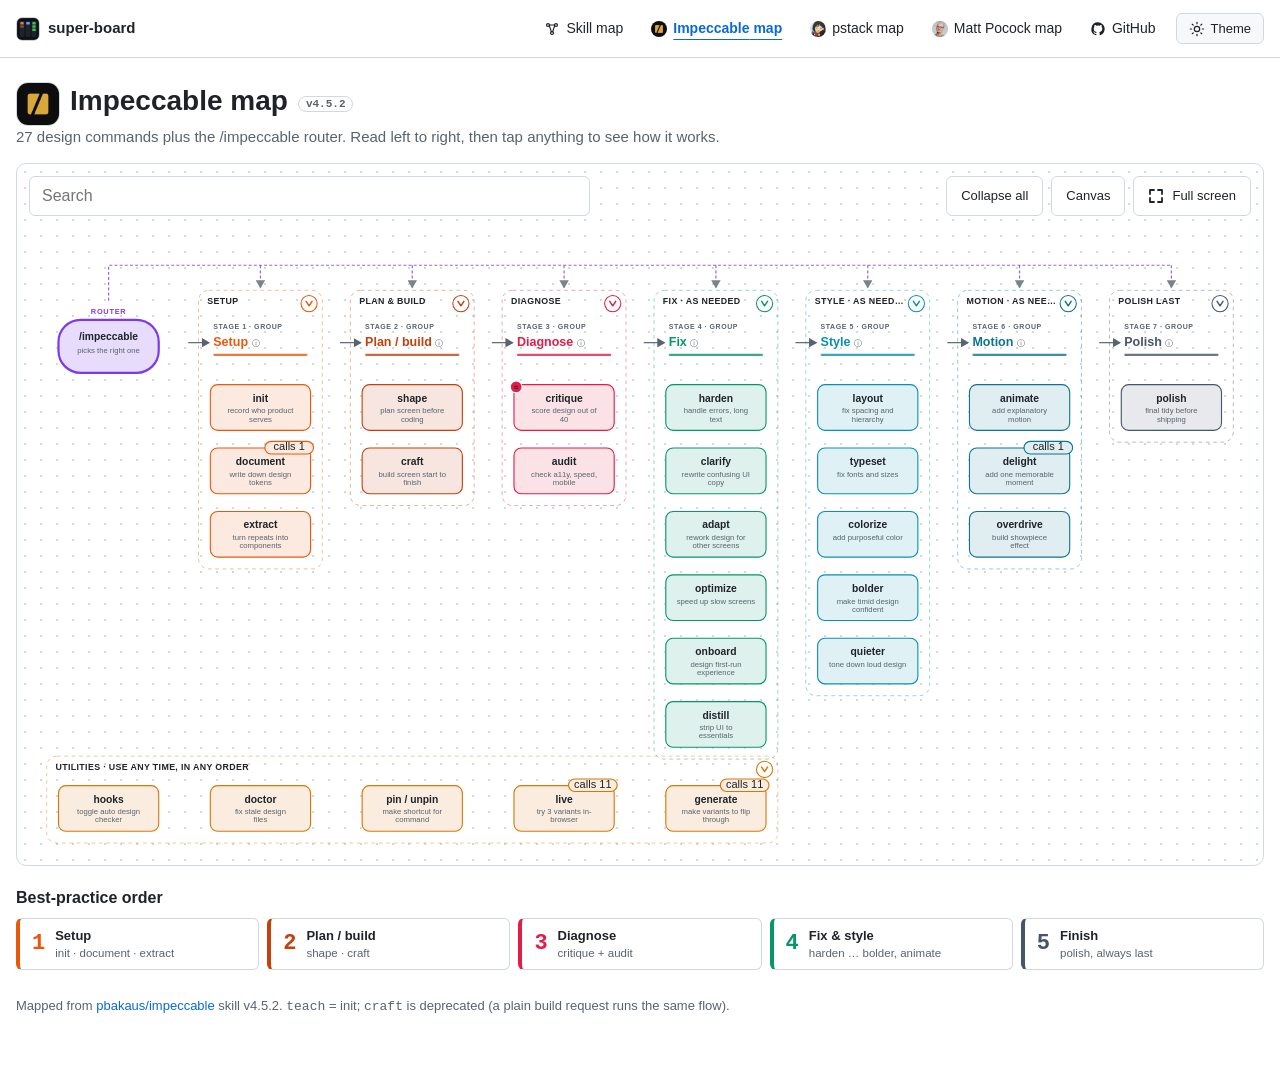
==== commit 7d848f75: "💄 [ui] pstack: use current Poteto profile avatar - Replace the avatar with the current image from x." ====
--- a/diagrams/impeccable/index.html
+++ b/diagrams/impeccable/index.html
@@ -81,6 +81,9 @@
 .seg button[aria-pressed=true] svg{color:var(--bg)!important}
 .fpill{display:inline-flex;align-items:center;gap:4px;margin:0 0 8px;padding:5px 12px;border:1px solid var(--border);border-radius:999px;background:var(--bg2);font-size:13px}.fpill[hidden]{display:none}
 .fpill button{border:0;background:none;color:var(--accent);font:600 13px var(--sans);cursor:pointer;padding:0;text-decoration:underline}
+.pi{width:18px;height:18px;display:block;flex:none}.pi-claude-code{color:#d97757}.pi-cursor,.pi-codex{color:var(--fg)}
+.seg button svg.pi{width:20px;height:20px}.seg button[aria-pressed=true] svg.pi{color:var(--bg)!important}
+.sm .tag .pi{display:inline-block;width:13px;height:13px;vertical-align:-2px;margin-right:5px}
 
 :root{--mapw:1658px}
 /* Shared skill-map dialog component. Inlined by diagrams/impeccable/build.py and diagrams/pstack/gen.py.
@@ -171,6 +174,52 @@
 .sm table.cmp th.cmpc{min-width:0;width:54px;max-width:60px;white-space:nowrap;padding:4px 6px}
 .sm table.cmp th,.sm table.cmp td{padding:4px 7px}
 @media (max-width:700px){.sm .cmptabs{flex-direction:column;align-items:stretch;gap:4px}}
+.sm table.cmp{--grid:color-mix(in srgb,var(--fg) 24%,var(--card));border-collapse:collapse}
+.sm table.cmp th,.sm table.cmp td{border:1px solid var(--grid)!important}
+.sm table.cmp th.win,.sm table.cmp td.win{border-left-color:var(--c)!important;border-right-color:var(--c)!important}
+.sm .cmpw{border:1px solid var(--grid)}
+.sm td.hasd{cursor:pointer;position:relative}.sm td.hasd::after{content:'ⓘ';position:absolute;right:3px;top:2px;font-size:10px;color:var(--muted)}.sm td.hasd:hover,.sm td.hasd:focus-visible{outline:2px solid var(--c);outline-offset:-2px}
+.sm .gl{border-bottom:1.5px dotted var(--c);cursor:help}.sm .gl:focus-visible{outline:2px solid var(--c);outline-offset:1px}
+.sm .cdet{margin-top:4px;padding:4px 6px;border-left:2px solid var(--c);background:color-mix(in srgb,var(--c) 8%,transparent);font-size:12px;color:var(--fg);white-space:normal}
+.smtip{position:fixed;z-index:50;padding:8px 10px;border:1px solid var(--c);border-radius:8px;background:var(--card);color:var(--fg);box-shadow:0 8px 24px rgba(0,0,0,.3);font:13px/1.4 var(--sans,inherit);pointer-events:none}.smtip[hidden]{display:none}
+.sm .cmpmore{margin:4px 0 6px;min-height:32px;padding:0 12px;border:1px dashed var(--c);border-radius:999px;background:transparent;color:var(--c);font:600 12.5px var(--sans,inherit);cursor:pointer}
+
+/* compare layout fixes: labels never overlap, tabs one scrolling row clear of the close button, room for the info icon */
+.sm table.cmp th.cmpc{width:auto;min-width:86px;max-width:110px;white-space:normal;word-break:normal;overflow-wrap:break-word;hyphens:auto;line-height:1.2;font-size:11px;letter-spacing:.03em;padding:4px 6px}
+.sm table.cmp td{padding-right:20px}.sm table.cmp td.hasd::after{right:5px;top:3px}
+.sm .cmptabs{flex-direction:column;align-items:stretch;gap:4px;margin-right:0}
+.sm .cmpcases{flex-wrap:nowrap;overflow-x:auto;max-width:100%}
+.sm .casechip{flex:none}
+.sm .cmptabs{padding-right:52px}.sm .cmpcases{scroll-snap-type:x proximity}
+
+/* iter2 */
+.sm .cmphint{font-size:12px;color:var(--muted);margin:2px 0 6px!important}
+.sm td.hasd::after{font-size:12px;color:var(--c);opacity:.8}
+.sm .bestb{font-size:12px;padding:1px 6px;border-radius:999px;background:var(--c);color:var(--card);display:inline-block}
+.sm .cmpw{border-bottom:1px solid var(--grid)}
+@media (max-width:700px){
+ .sm table.cmp th,.sm table.cmp td{min-width:118px}.sm table.cmp th.cmpc{min-width:64px;width:64px;font-size:10px}
+ .sm table.cmp td{padding-right:18px}
+ .sm .cmpcases{mask-image:linear-gradient(90deg,#000 88%,transparent);-webkit-mask-image:linear-gradient(90deg,#000 88%,transparent)}
+}
+
+/* iter3 */
+.sm .casechip{max-width:176px;overflow:hidden;text-overflow:ellipsis}
+.sm .cmptabs{padding-right:0}
+
+/* sticky header bar: name + logo + actions; content scrolls under it */
+.sm{--px:28px;--pt:24px}
+dialog.sm{padding:var(--pt) var(--px) 22px}
+.sm .smbar{position:sticky;top:0;z-index:6;display:flex;align-items:center;gap:8px;height:48px;margin:calc(-1 * var(--pt)) calc(-1 * var(--px)) 6px;padding:0 14px 0 var(--px);background:var(--card);border-bottom:1px solid transparent;transition:border-color .15s}
+.sm .smbar.scrolled{border-bottom-color:var(--line);box-shadow:0 4px 10px -8px rgba(0,0,0,.4)}
+.sm .sml{flex:none;display:flex}.sm .smlogo{width:22px;height:22px;border-radius:6px;object-fit:cover;opacity:0;transition:opacity .15s}.sm .smbar.scrolled .smlogo{opacity:1}
+.sm .smt{flex:1;min-width:0;font:700 15px ui-monospace,SFMono-Regular,Menlo,Consolas,monospace;color:var(--c);white-space:nowrap;overflow:hidden;text-overflow:ellipsis;opacity:0;transition:opacity .15s}.sm .smbar.scrolled .smt{opacity:1}
+.sm .smbar .x{position:static;float:none;margin:0;min-width:40px;min-height:40px;width:40px;height:40px;padding:0}
+.sm .smbar .xa{float:none;margin:0 0 0 auto;min-height:40px}.sm .smbar .xa[hidden]{display:none}
+.sm .smbar .xa+.x{margin-left:4px}.sm .smbar:not(:has(.xa:not([hidden]))) .smt{margin-right:0}
+.sm .smt{margin-right:auto}
+@media (max-width:700px){.sm{--px:16px;--pt:max(8px,env(safe-area-inset-top,0px))}dialog.sm{padding:var(--pt) var(--px) max(20px,env(safe-area-inset-bottom,0px))}.sm .smbar{padding:0 8px 0 var(--px)}}
+.sm .smbar{top:calc(-1 * var(--pt))}
 
 :root{--ctx:#ea580c;--plan:#c2410c;--diag:#e11d48;--fix:#059669;--style:#0891b2;--motion:#0e7490;--fin:#475569;--sys:#7c3aed;--rt:#7c3aed;--util:#d97706;}
 @media (prefers-color-scheme:dark){:root:not([data-theme="light"]){--ctx:#fbbf24;--plan:#fb923c;--diag:#fb7185;--fix:#34d399;--style:#22d3ee;--motion:#22d3ee;--fin:#94a3b8;--util:#a78bfa;--rt:#a78bfa;}}
@@ -198,7 +247,7 @@
   <span class="sp"></span>
   <a class="lk" href="../skill-map/#view=root"><svg class="ni" viewBox="0 0 24 24" aria-hidden="true" fill="none" stroke="currentColor" stroke-width="1.8" stroke-linecap="round" stroke-linejoin="round"><circle cx="6" cy="6" r="2.2"/><circle cx="18" cy="6" r="2.2"/><circle cx="12" cy="18" r="2.2"/><path d="M8 7l3 9M16 7l-3 9M8.2 6h7.6"/></svg><span class="nl">Skill map</span></a>
   <a class="lk" href="../impeccable/" aria-current="page"><img class="ni nimg" alt="" src="[data-uri]"><span class="nl">Impeccable<span class="hide-s"> map</span></span></a>
-  <a class="lk" href="../pstack/"><img class="ni nimg" alt="" src="[data-uri]"><span class="nl">pstack<span class="hide-s"> map</span></span></a>
+  <a class="lk" href="../pstack/"><img class="ni nimg" alt="" src="[data-uri]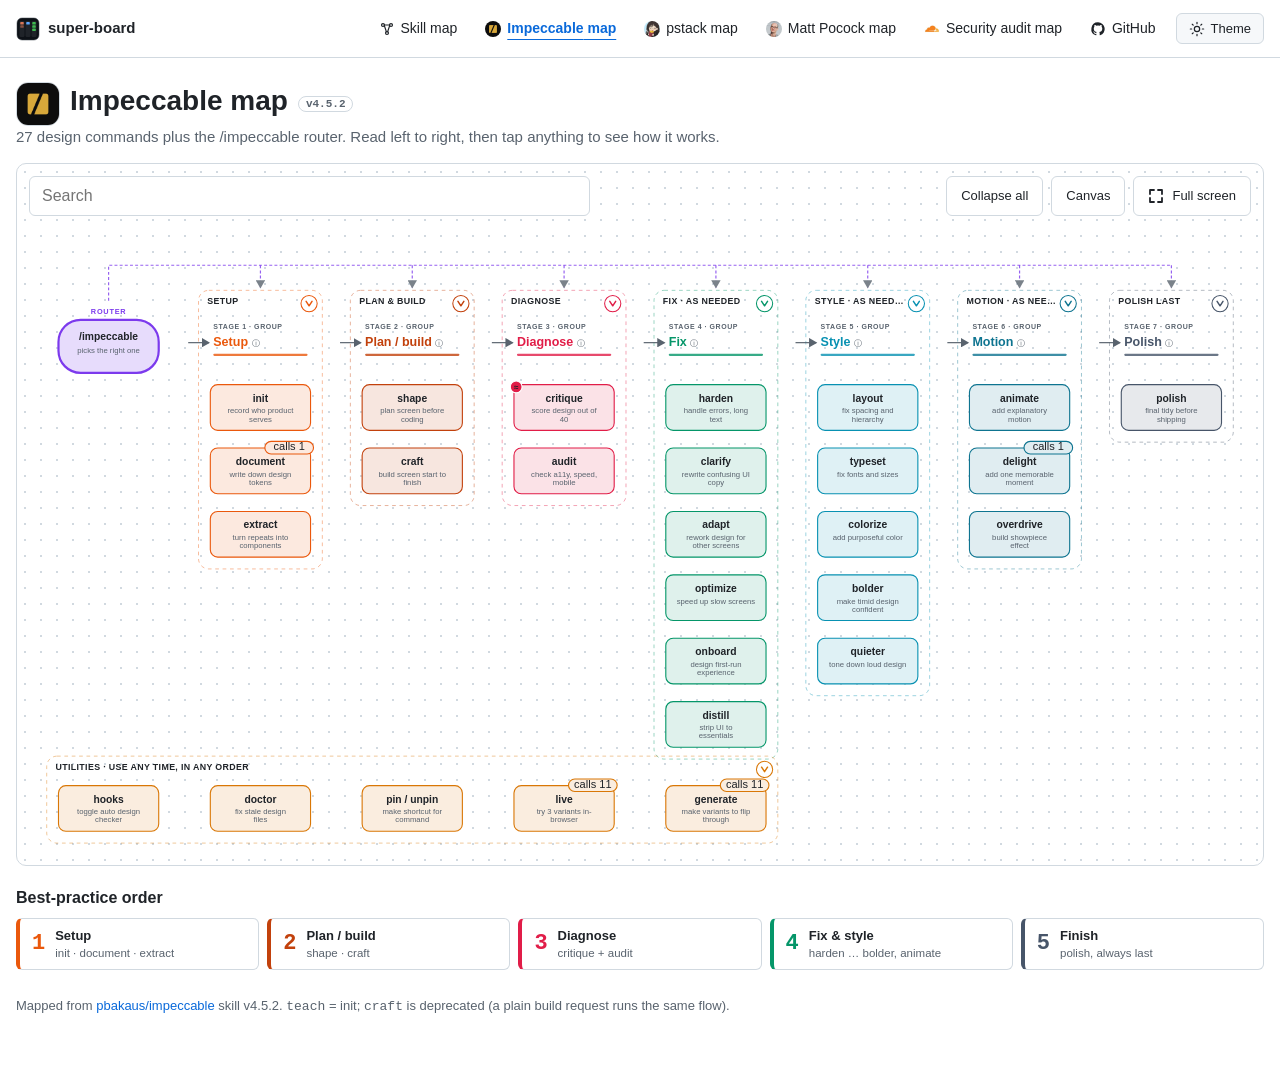
==== commit e249d769: "✨ [feat] routes: two doors into the board, security check in QA, skill map refresh (3.3.0) (#86) * ✨" ====
--- a/diagrams/impeccable/index.html
+++ b/diagrams/impeccable/index.html
@@ -53,7 +53,7 @@
 .sm-foot{color:var(--muted);font-size:13px;margin-top:20px}.sm-foot a{display:inline-block;padding:6px 0}
 :focus-visible{outline:2px solid var(--fg);outline-offset:2px}
 @media (max-width:700px){
- .top .hide-s{display:none}.top .nl{position:absolute;width:1px;height:1px;overflow:hidden;clip:rect(0 0 0 0);white-space:nowrap}.top .lk,.top .btn{padding:7px 9px}.ni{width:20px;height:20px}.logo{white-space:nowrap}.top .in{gap:10px}.top .lk{font-size:13px}
+ .top .hide-s{display:none}.top .nl{position:absolute;width:1px;height:1px;overflow:hidden;clip:rect(0 0 0 0);white-space:nowrap}.top .lk,.top .btn{padding:7px 9px}.ni{width:20px;height:20px}.logo{white-space:nowrap}.top .in{gap:4px}.top .lk{font-size:13px}.top .lk,.top .btn{padding:6px}
  main.sm-main{padding:16px 12px 32px}main.sm-main h1{font-size:22px}
  .sm-hero svg.map{min-width:var(--mapw,1000px)}
  .sm-hero.exp svg.map,.sm-hero:fullscreen svg.map{min-width:var(--mapw,1000px)}
@@ -84,6 +84,7 @@
 .pi{width:18px;height:18px;display:block;flex:none}.pi-claude-code{color:#d97757}.pi-cursor,.pi-codex{color:var(--fg)}
 .seg button svg.pi{width:20px;height:20px}.seg button[aria-pressed=true] svg.pi{color:var(--bg)!important}
 .sm .tag .pi{display:inline-block;width:13px;height:13px;vertical-align:-2px;margin-right:5px}
+@media (max-width:440px){.logo .lt{position:absolute;width:1px;height:1px;overflow:hidden;clip:rect(0 0 0 0);white-space:nowrap}}
 
 :root{--mapw:1658px}
 /* Shared skill-map dialog component. Inlined by diagrams/impeccable/build.py and diagrams/pstack/gen.py.
@@ -243,12 +244,13 @@
 
 </style></head><body>
 <header class="top wide"><div class="in">
-  <a class="logo" href="../"><svg viewBox="0 0 96 96" aria-hidden="true"><rect x="4" y="4" width="88" height="88" rx="20" fill="#0d1117" stroke="#3d444d" stroke-width="2"/><rect x="14" y="16" width="20" height="64" rx="5" fill="#fff" fill-opacity=".08"/><rect x="38" y="16" width="20" height="64" rx="5" fill="#fff" fill-opacity=".08"/><rect x="62" y="16" width="20" height="64" rx="5" fill="#fff" fill-opacity=".08"/><rect x="17" y="20" width="14" height="10" rx="2.5" fill="#d97757"/><rect x="17" y="33" width="14" height="10" rx="2.5" fill="#d97757" fill-opacity=".55"/><rect x="41" y="20" width="14" height="10" rx="2.5" fill="#58a6ff"/><rect x="65" y="20" width="14" height="10" rx="2.5" fill="#3fb950"/><rect x="65" y="33" width="14" height="10" rx="2.5" fill="#3fb950"/><rect x="65" y="46" width="14" height="10" rx="2.5" fill="#3fb950"/></svg>super-board</a>
+  <a class="logo" href="../"><svg viewBox="0 0 96 96" aria-hidden="true"><rect x="4" y="4" width="88" height="88" rx="20" fill="#0d1117" stroke="#3d444d" stroke-width="2"/><rect x="14" y="16" width="20" height="64" rx="5" fill="#fff" fill-opacity=".08"/><rect x="38" y="16" width="20" height="64" rx="5" fill="#fff" fill-opacity=".08"/><rect x="62" y="16" width="20" height="64" rx="5" fill="#fff" fill-opacity=".08"/><rect x="17" y="20" width="14" height="10" rx="2.5" fill="#d97757"/><rect x="17" y="33" width="14" height="10" rx="2.5" fill="#d97757" fill-opacity=".55"/><rect x="41" y="20" width="14" height="10" rx="2.5" fill="#58a6ff"/><rect x="65" y="20" width="14" height="10" rx="2.5" fill="#3fb950"/><rect x="65" y="33" width="14" height="10" rx="2.5" fill="#3fb950"/><rect x="65" y="46" width="14" height="10" rx="2.5" fill="#3fb950"/></svg><span class="lt">super-board</span></a>
   <span class="sp"></span>
   <a class="lk" href="../skill-map/#view=root"><svg class="ni" viewBox="0 0 24 24" aria-hidden="true" fill="none" stroke="currentColor" stroke-width="1.8" stroke-linecap="round" stroke-linejoin="round"><circle cx="6" cy="6" r="2.2"/><circle cx="18" cy="6" r="2.2"/><circle cx="12" cy="18" r="2.2"/><path d="M8 7l3 9M16 7l-3 9M8.2 6h7.6"/></svg><span class="nl">Skill map</span></a>
   <a class="lk" href="../impeccable/" aria-current="page"><img class="ni nimg" alt="" src="[data-uri]"><span class="nl">Impeccable<span class="hide-s"> map</span></span></a>
   <a class="lk" href="../pstack/"><img class="ni nimg" alt="" src="[data-uri]"><span class="nl">pstack<span class="hide-s"> map</span></span></a>
   <a class="lk" href="../mattpocock/"><img class="ni nimg" alt="" src="[data-uri]